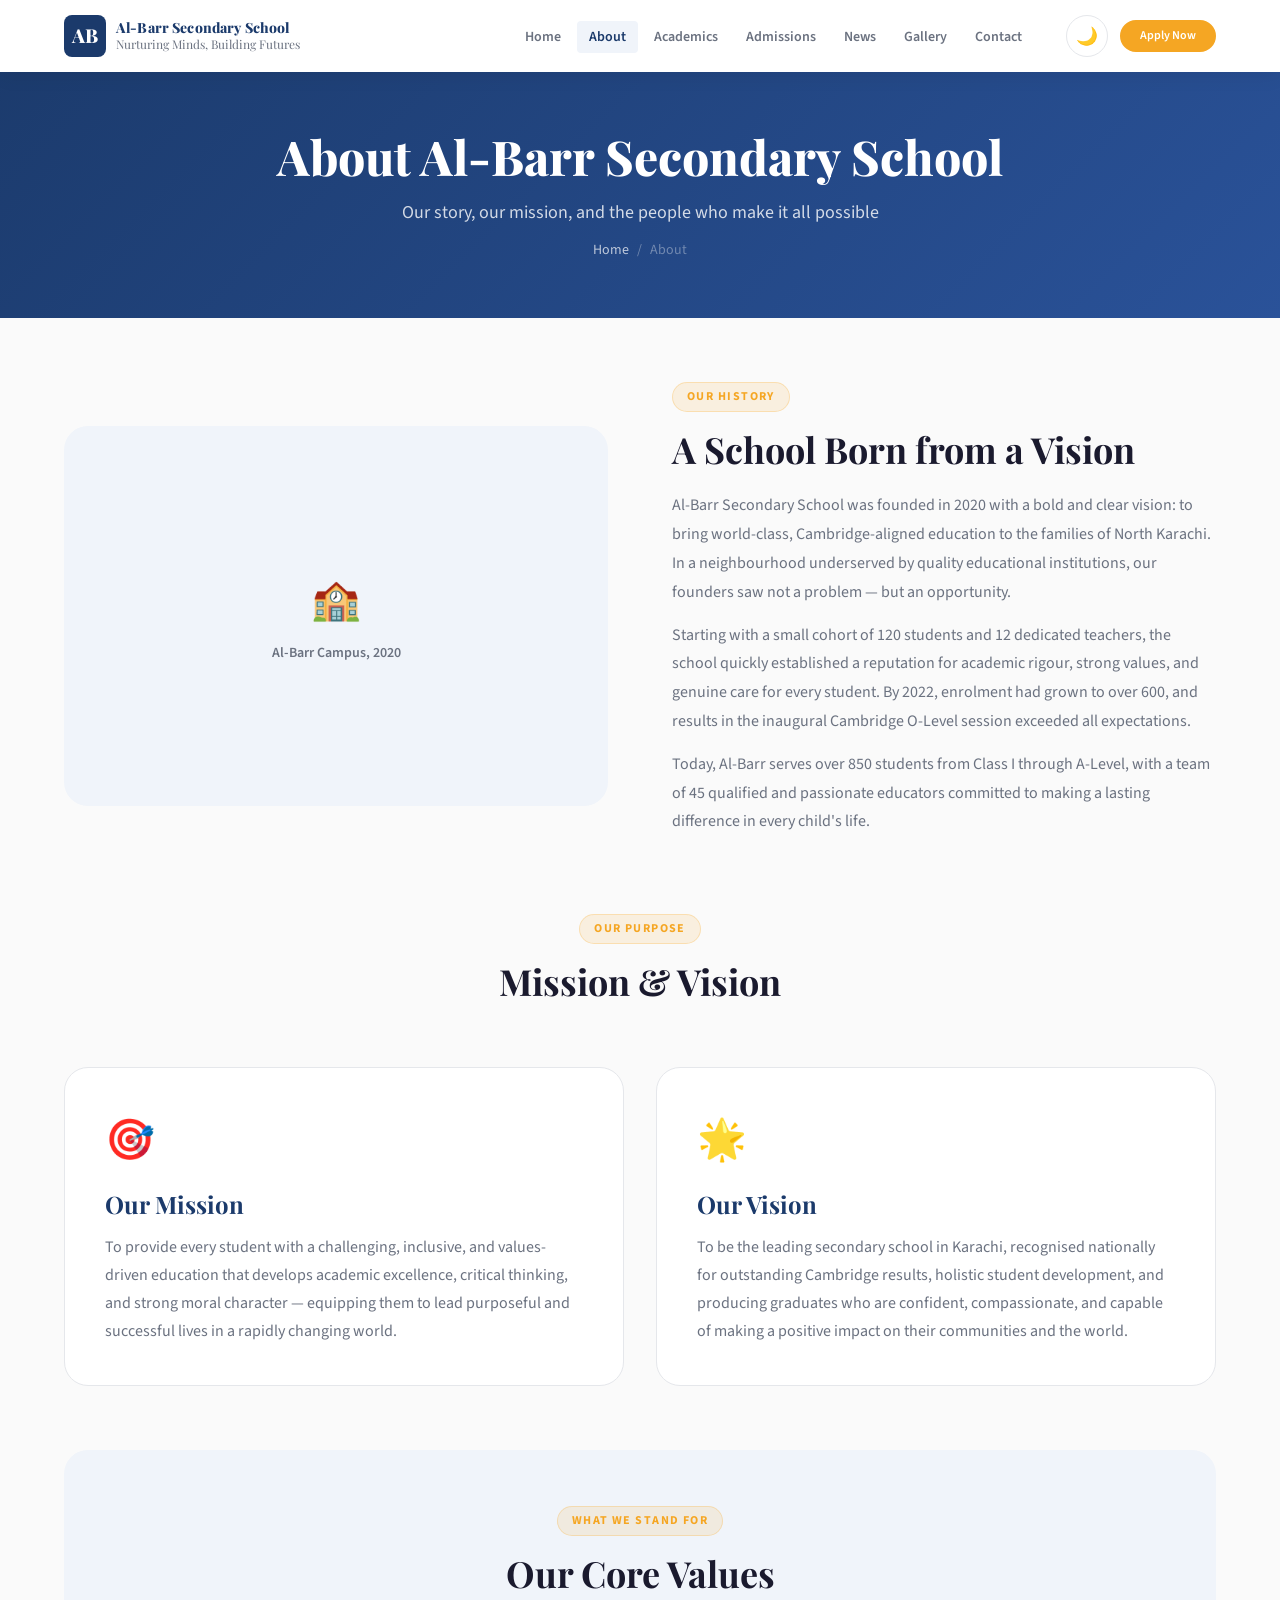
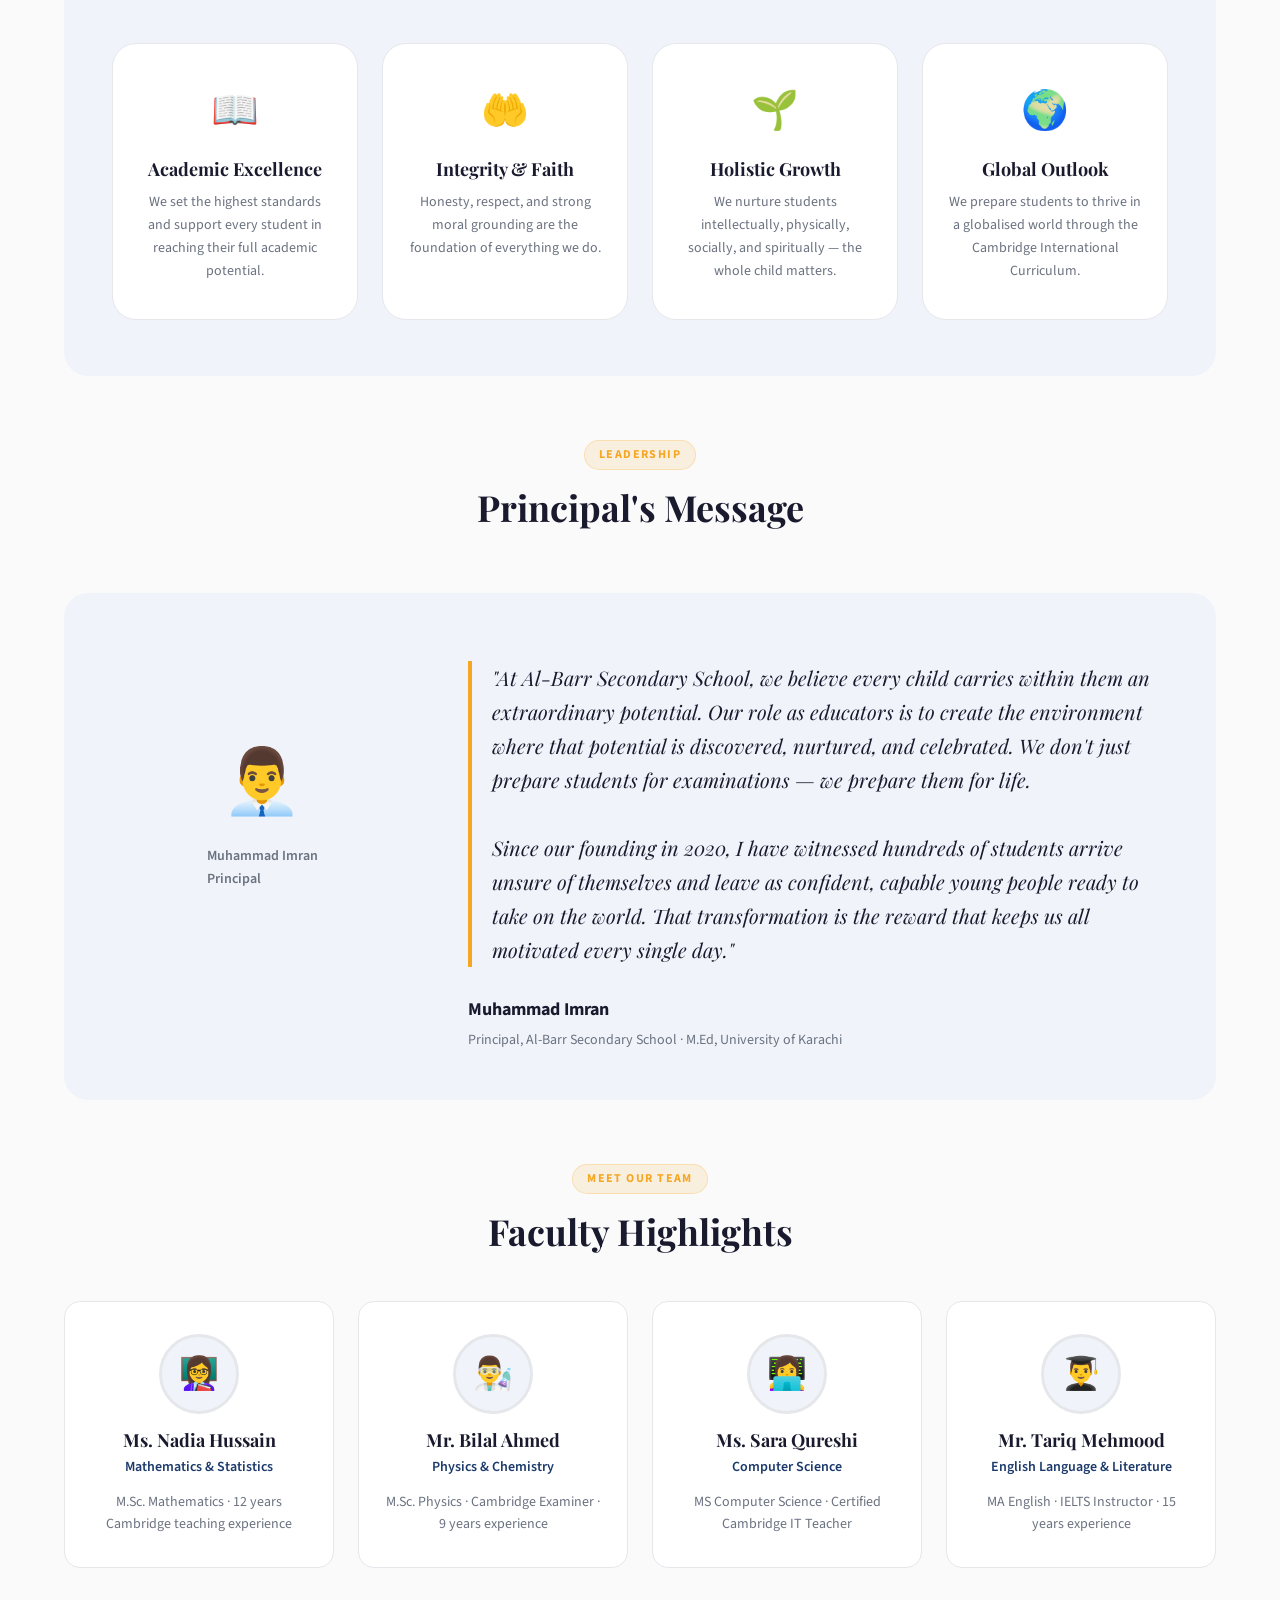
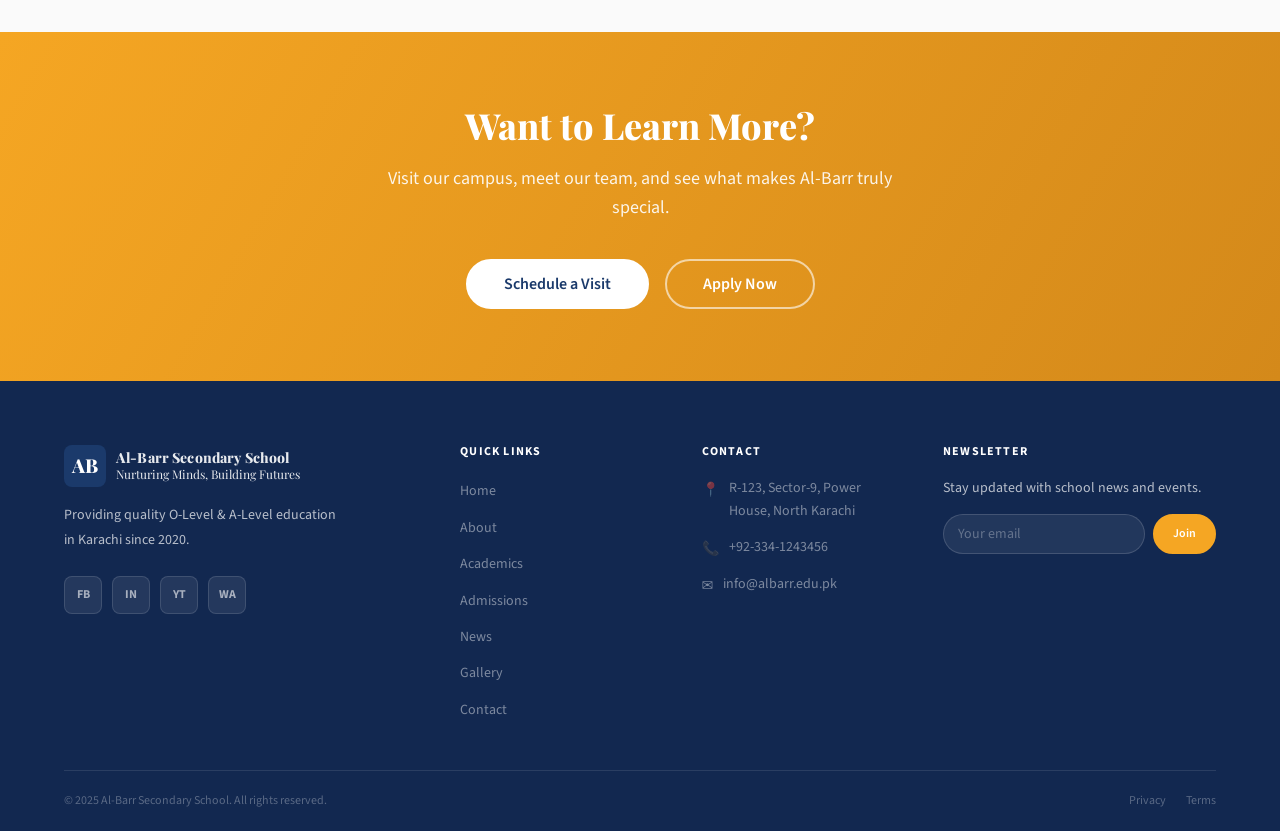
==== about.html @ 1c56df1c "Initial release: Al-Barr Secondary School website Full 7-page school website built per CLAUDE.md spe" ====
<!DOCTYPE html>
<html lang="en" data-theme="light">
<head>
  <meta charset="UTF-8" />
  <meta name="viewport" content="width=device-width, initial-scale=1.0" />
  <meta name="description" content="About Al-Barr Secondary School — our history, mission, vision, and the team behind our students' success." />
  <title>About Us | Al-Barr Secondary School</title>
  <link rel="stylesheet" href="css/main.css" />
  <link rel="stylesheet" href="css/components.css" />
  <style>
    .about-body { padding: var(--space-16) 0; }
    .story-grid { display:grid; grid-template-columns:1fr 1fr; gap:64px; align-items:center; margin-bottom:var(--space-16); }
    .story-img { height:380px; border-radius:var(--radius-xl); }
    .story-content h2 { margin-bottom:20px; }
    .story-content p { color:var(--color-text-muted); line-height:1.8; margin-bottom:14px; }
    .mv-grid { display:grid; grid-template-columns:1fr 1fr; gap:32px; margin:var(--space-16) 0; }
    .mv-card { background:var(--color-surface); border:1px solid var(--color-border); border-radius:var(--radius-xl); padding:40px; }
    .mv-card .mv-icon { font-size:2.5rem; margin-bottom:16px; }
    .mv-card h3 { font-size:var(--text-2xl); margin-bottom:14px; color:var(--color-primary); }
    .mv-card p { color:var(--color-text-muted); line-height:1.75; }
    .values-grid { display:grid; grid-template-columns:repeat(4,1fr); gap:24px; margin-top:48px; }
    .value-item { text-align:center; padding:36px 24px; background:var(--color-surface); border:1px solid var(--color-border); border-radius:var(--radius-xl); transition:all var(--transition); }
    .value-item:hover { transform:translateY(-4px); box-shadow:var(--shadow-md); border-color:var(--color-primary); }
    .value-icon { font-size:2.4rem; margin-bottom:16px; }
    .value-item h4 { font-size:var(--text-lg); margin-bottom:10px; }
    .value-item p { font-size:var(--text-sm); color:var(--color-text-muted); }
    .principal-full { display:grid; grid-template-columns:300px 1fr; gap:56px; align-items:start; background:var(--color-bg-alt); border-radius:var(--radius-xl); padding:48px; margin:var(--space-16) 0; }
    .principal-full .ph { height:340px; border-radius:var(--radius-xl); }
    .principal-full blockquote { font-family:var(--font-heading); font-size:var(--text-xl); font-style:italic; line-height:1.7; border-left:4px solid var(--color-secondary); padding-left:20px; margin:20px 0 28px; color:var(--color-text); }
    .faculty-grid { display:grid; grid-template-columns:repeat(4,1fr); gap:24px; margin-top:48px; }
    @media(max-width:900px) { .story-grid,.mv-grid,.principal-full { grid-template-columns:1fr; } .values-grid,.faculty-grid { grid-template-columns:repeat(2,1fr); } }
    @media(max-width:480px) { .values-grid,.faculty-grid { grid-template-columns:1fr; } }
  </style>
</head>
<body>
  <nav class="navbar solid" id="navbar">
    <div class="nav-inner">
      <a href="index.html" class="nav-logo">
        <div class="nav-logo-icon">AB</div>
        <div class="nav-logo-text"><strong>Al-Barr Secondary School</strong><span>Nurturing Minds, Building Futures</span></div>
      </a>
      <ul class="nav-links" id="navLinks">
        <li><a href="index.html">Home</a></li>
        <li><a href="about.html" class="active">About</a></li>
        <li><a href="academics.html">Academics</a></li>
        <li><a href="admissions.html">Admissions</a></li>
        <li><a href="news.html">News</a></li>
        <li><a href="gallery.html">Gallery</a></li>
        <li><a href="contact.html">Contact</a></li>
      </ul>
      <div class="nav-right">
        <button class="theme-toggle" id="themeToggle" title="Toggle Dark / Light Mode">🌙</button>
        <a href="admissions.html" class="btn btn-secondary btn-sm">Apply Now</a>
      </div>
      <button class="hamburger" id="hamburger"><span></span><span></span><span></span></button>
    </div>
  </nav>
  <div class="nav-drawer" id="navDrawer">
    <a href="index.html">Home</a><a href="about.html" class="active">About</a><a href="academics.html">Academics</a>
    <a href="admissions.html">Admissions</a><a href="news.html">News</a><a href="gallery.html">Gallery</a><a href="contact.html">Contact</a>
    <a href="admissions.html" class="btn btn-secondary">Apply Now</a>
  </div>

  <div class="page-hero">
    <div class="container">
      <h1>About Al-Barr Secondary School</h1>
      <p>Our story, our mission, and the people who make it all possible</p>
      <div class="breadcrumb"><a href="index.html">Home</a><span>/</span><span>About</span></div>
    </div>
  </div>

  <div class="about-body">
    <div class="container">
      <!-- History -->
      <div class="story-grid">
        <div class="ph story-img fade-up"><div class="ph-icon">🏫</div><span>Al-Barr Campus, 2020</span></div>
        <div class="story-content fade-up">
          <div class="label">Our History</div>
          <h2 class="section-title">A School Born from a Vision</h2>
          <p>Al-Barr Secondary School was founded in 2020 with a bold and clear vision: to bring world-class, Cambridge-aligned education to the families of North Karachi. In a neighbourhood underserved by quality educational institutions, our founders saw not a problem — but an opportunity.</p>
          <p>Starting with a small cohort of 120 students and 12 dedicated teachers, the school quickly established a reputation for academic rigour, strong values, and genuine care for every student. By 2022, enrolment had grown to over 600, and results in the inaugural Cambridge O-Level session exceeded all expectations.</p>
          <p>Today, Al-Barr serves over 850 students from Class I through A-Level, with a team of 45 qualified and passionate educators committed to making a lasting difference in every child's life.</p>
        </div>
      </div>

      <!-- Mission & Vision -->
      <div class="text-center fade-up"><div class="label">Our Purpose</div><h2 class="section-title">Mission &amp; Vision</h2></div>
      <div class="mv-grid">
        <div class="mv-card fade-up">
          <div class="mv-icon">🎯</div>
          <h3>Our Mission</h3>
          <p>To provide every student with a challenging, inclusive, and values-driven education that develops academic excellence, critical thinking, and strong moral character — equipping them to lead purposeful and successful lives in a rapidly changing world.</p>
        </div>
        <div class="mv-card fade-up">
          <div class="mv-icon">🌟</div>
          <h3>Our Vision</h3>
          <p>To be the leading secondary school in Karachi, recognised nationally for outstanding Cambridge results, holistic student development, and producing graduates who are confident, compassionate, and capable of making a positive impact on their communities and the world.</p>
        </div>
      </div>

      <!-- Core Values -->
      <div class="section-alt" style="border-radius:var(--radius-xl);padding:56px 48px;">
        <div class="text-center fade-up"><div class="label">What We Stand For</div><h2 class="section-title">Our Core Values</h2></div>
        <div class="values-grid">
          <div class="value-item fade-up"><div class="value-icon">📖</div><h4>Academic Excellence</h4><p>We set the highest standards and support every student in reaching their full academic potential.</p></div>
          <div class="value-item fade-up"><div class="value-icon">🤲</div><h4>Integrity &amp; Faith</h4><p>Honesty, respect, and strong moral grounding are the foundation of everything we do.</p></div>
          <div class="value-item fade-up"><div class="value-icon">🌱</div><h4>Holistic Growth</h4><p>We nurture students intellectually, physically, socially, and spiritually — the whole child matters.</p></div>
          <div class="value-item fade-up"><div class="value-icon">🌍</div><h4>Global Outlook</h4><p>We prepare students to thrive in a globalised world through the Cambridge International Curriculum.</p></div>
        </div>
      </div>

      <!-- Principal's Message -->
      <div id="principal" style="margin-top:var(--space-16);">
        <div class="text-center fade-up"><div class="label">Leadership</div><h2 class="section-title">Principal's Message</h2></div>
        <div class="principal-full fade-up">
          <div class="ph"><div class="ph-icon" style="font-size:4rem;">👨‍💼</div><span>Muhammad Imran<br/>Principal</span></div>
          <div>
            <blockquote>"At Al-Barr Secondary School, we believe every child carries within them an extraordinary potential. Our role as educators is to create the environment where that potential is discovered, nurtured, and celebrated. We don't just prepare students for examinations — we prepare them for life.<br/><br/>Since our founding in 2020, I have witnessed hundreds of students arrive unsure of themselves and leave as confident, capable young people ready to take on the world. That transformation is the reward that keeps us all motivated every single day."</blockquote>
            <strong style="font-size:var(--text-lg);">Muhammad Imran</strong>
            <p style="color:var(--color-text-muted);font-size:var(--text-sm);margin-top:4px;">Principal, Al-Barr Secondary School · M.Ed, University of Karachi</p>
          </div>
        </div>
      </div>

      <!-- Faculty -->
      <div style="margin-top:var(--space-16);">
        <div class="text-center fade-up"><div class="label">Meet Our Team</div><h2 class="section-title">Faculty Highlights</h2></div>
        <div class="faculty-grid">
          <div class="card teacher-card fade-up"><div class="teacher-avatar">👩‍🏫</div><h3>Ms. Nadia Hussain</h3><div class="subject">Mathematics &amp; Statistics</div><p>M.Sc. Mathematics · 12 years Cambridge teaching experience</p></div>
          <div class="card teacher-card fade-up"><div class="teacher-avatar">👨‍🔬</div><h3>Mr. Bilal Ahmed</h3><div class="subject">Physics &amp; Chemistry</div><p>M.Sc. Physics · Cambridge Examiner · 9 years experience</p></div>
          <div class="card teacher-card fade-up"><div class="teacher-avatar">👩‍💻</div><h3>Ms. Sara Qureshi</h3><div class="subject">Computer Science</div><p>MS Computer Science · Certified Cambridge IT Teacher</p></div>
          <div class="card teacher-card fade-up"><div class="teacher-avatar">👨‍🎓</div><h3>Mr. Tariq Mehmood</h3><div class="subject">English Language &amp; Literature</div><p>MA English · IELTS Instructor · 15 years experience</p></div>
        </div>
      </div>
    </div>
  </div>

  <div class="cta-section"><div class="container"><h2>Want to Learn More?</h2><p>Visit our campus, meet our team, and see what makes Al-Barr truly special.</p><div class="cta-btns"><a href="contact.html" class="btn btn-white btn-lg">Schedule a Visit</a><a href="admissions.html" class="btn btn-outline-white btn-lg">Apply Now</a></div></div></div>

  <footer class="footer"><div class="container"><div class="footer-grid"><div class="footer-brand"><a href="index.html" class="nav-logo"><div class="nav-logo-icon">AB</div><div class="nav-logo-text"><strong>Al-Barr Secondary School</strong><span>Nurturing Minds, Building Futures</span></div></a><p>Providing quality O-Level &amp; A-Level education in Karachi since 2020.</p><div class="social-row"><a href="#" class="social-btn">fb</a><a href="#" class="social-btn">in</a><a href="#" class="social-btn">yt</a><a href="#" class="social-btn">wa</a></div></div><div class="footer-col"><h4>Quick Links</h4><ul><li><a href="index.html">Home</a></li><li><a href="about.html">About</a></li><li><a href="academics.html">Academics</a></li><li><a href="admissions.html">Admissions</a></li><li><a href="news.html">News</a></li><li><a href="gallery.html">Gallery</a></li><li><a href="contact.html">Contact</a></li></ul></div><div class="footer-col"><h4>Contact</h4><div class="contact-line"><span>📍</span><span>R-123, Sector-9, Power House, North Karachi</span></div><div class="contact-line"><span>📞</span><span>+92-334-1243456</span></div><div class="contact-line"><span>✉️</span><span>info@albarr.edu.pk</span></div></div><div class="footer-col footer-newsletter"><h4>Newsletter</h4><p>Stay updated with school news and events.</p><div class="nl-form"><input type="email" placeholder="Your email" /><button class="btn btn-secondary btn-sm">Join</button></div></div></div><div class="footer-bottom"><p>&copy; 2025 Al-Barr Secondary School. All rights reserved.</p><div class="footer-legal"><a href="#">Privacy</a><a href="#">Terms</a></div></div></div></footer>
  <script src="js/main.js"></script>
</body>
</html>
---- css/main.css ----
/* ═══════════════════════════════════════════════════════
   AL-BARR SECONDARY SCHOOL — MAIN CSS
   Google Fonts: Playfair Display + Source Sans 3
   Palette: Navy #1B3A6B · Gold #F5A623 · Sky #2E86AB
═══════════════════════════════════════════════════════ */

@import url('https://fonts.googleapis.com/css2?family=Playfair+Display:wght@400;600;700;800&family=Source+Sans+3:wght@300;400;600;700&display=swap');

/* ── CSS Variables (Light Theme) ── */
:root {
  --color-primary:      #1B3A6B;
  --color-primary-dark: #122850;
  --color-primary-light:#2a5299;
  --color-secondary:    #F5A623;
  --color-secondary-dark:#d4891a;
  --color-accent:       #2E86AB;
  --color-bg:           #FAFAFA;
  --color-bg-alt:       #F0F4FA;
  --color-surface:      #FFFFFF;
  --color-text:         #1A1A2E;
  --color-text-muted:   #6B7280;
  --color-border:       #E5E7EB;
  --color-white:        #FFFFFF;

  --shadow-sm:  0 1px 3px rgba(0,0,0,0.08);
  --shadow-md:  0 4px 12px rgba(0,0,0,0.10);
  --shadow-lg:  0 8px 32px rgba(0,0,0,0.12);
  --shadow-xl:  0 20px 60px rgba(0,0,0,0.15);

  --radius-sm:   4px;
  --radius-md:   8px;
  --radius-lg:   16px;
  --radius-xl:   24px;
  --radius-full: 9999px;

  --font-heading: 'Playfair Display', Georgia, serif;
  --font-body:    'Source Sans 3', system-ui, sans-serif;

  --text-xs:   0.75rem;
  --text-sm:   0.875rem;
  --text-base: 1rem;
  --text-lg:   1.125rem;
  --text-xl:   1.25rem;
  --text-2xl:  1.5rem;
  --text-3xl:  1.875rem;
  --text-4xl:  2.25rem;
  --text-5xl:  3rem;

  --space-1:  0.25rem;
  --space-2:  0.5rem;
  --space-3:  0.75rem;
  --space-4:  1rem;
  --space-6:  1.5rem;
  --space-8:  2rem;
  --space-12: 3rem;
  --space-16: 4rem;
  --space-24: 6rem;

  --transition: 0.25s cubic-bezier(.4,0,.2,1);
  --navbar-h: 72px;
}

/* ── Dark Theme ── */
[data-theme="dark"] {
  --color-bg:        #0f1724;
  --color-bg-alt:    #162035;
  --color-surface:   #1e2d47;
  --color-text:      #e8edf5;
  --color-text-muted:#8fa3bf;
  --color-border:    #2a3f5f;
  --color-primary:   #3d6bb5;
  --color-primary-dark: #2a5299;
}

/* ── Reset ── */
*, *::before, *::after { box-sizing: border-box; margin: 0; padding: 0; }
html { scroll-behavior: smooth; font-size: 16px; }
body {
  font-family: var(--font-body);
  font-size: var(--text-base);
  color: var(--color-text);
  background-color: var(--color-bg);
  line-height: 1.65;
  overflow-x: hidden;
  transition: background-color var(--transition), color var(--transition);
}
img { max-width: 100%; display: block; }
a { text-decoration: none; color: inherit; }
ul { list-style: none; }
input, select, textarea, button { font-family: inherit; font-size: inherit; }
h1,h2,h3,h4,h5 { font-family: var(--font-heading); line-height: 1.2; }

/* ── Layout ── */
.container {
  max-width: 1200px;
  margin: 0 auto;
  padding: 0 24px;
}
.section { padding: var(--space-24) 0; }
.section-alt { background: var(--color-bg-alt); }

/* ── Section Labels ── */
.label {
  display: inline-block;
  font-size: var(--text-xs);
  font-weight: 700;
  letter-spacing: .12em;
  text-transform: uppercase;
  color: var(--color-secondary);
  background: rgba(245,166,35,.12);
  border: 1px solid rgba(245,166,35,.25);
  padding: 4px 14px;
  border-radius: var(--radius-full);
  margin-bottom: var(--space-4);
}
.section-title {
  font-size: clamp(var(--text-3xl), 4vw, var(--text-4xl));
  font-weight: 700;
  color: var(--color-text);
  margin-bottom: var(--space-4);
}
.section-sub {
  font-size: var(--text-lg);
  color: var(--color-text-muted);
  max-width: 580px;
  line-height: 1.7;
}
.text-center { text-align: center; }
.text-center .section-sub { margin: 0 auto; }

/* ── Buttons ── */
.btn {
  display: inline-flex;
  align-items: center;
  gap: 8px;
  padding: 12px 28px;
  border-radius: var(--radius-full);
  font-size: var(--text-sm);
  font-weight: 600;
  border: 2px solid transparent;
  cursor: pointer;
  transition: all var(--transition);
  white-space: nowrap;
  line-height: 1;
}
.btn-primary {
  background: var(--color-primary);
  color: var(--color-white);
  border-color: var(--color-primary);
}
.btn-primary:hover {
  background: var(--color-primary-dark);
  border-color: var(--color-primary-dark);
  transform: translateY(-2px);
  box-shadow: 0 8px 24px rgba(27,58,107,.35);
}
.btn-secondary {
  background: var(--color-secondary);
  color: var(--color-white);
  border-color: var(--color-secondary);
}
.btn-secondary:hover {
  background: var(--color-secondary-dark);
  border-color: var(--color-secondary-dark);
  transform: translateY(-2px);
  box-shadow: 0 8px 24px rgba(245,166,35,.35);
}
.btn-outline {
  background: transparent;
  color: var(--color-primary);
  border-color: var(--color-primary);
}
.btn-outline:hover {
  background: var(--color-primary);
  color: var(--color-white);
  transform: translateY(-2px);
}
.btn-outline-white {
  background: transparent;
  color: var(--color-white);
  border-color: rgba(255,255,255,.6);
}
.btn-outline-white:hover {
  background: rgba(255,255,255,.15);
}
.btn-white {
  background: var(--color-white);
  color: var(--color-primary);
  border-color: var(--color-white);
}
.btn-white:hover {
  background: var(--color-bg-alt);
  transform: translateY(-2px);
  box-shadow: 0 8px 24px rgba(0,0,0,.12);
}
.btn-sm { padding: 8px 18px; font-size: var(--text-xs); }
.btn-lg { padding: 15px 36px; font-size: var(--text-base); }
.btn-full { width: 100%; justify-content: center; }

/* ── Cards ── */
.card {
  background: var(--color-surface);
  border-radius: var(--radius-lg);
  border: 1px solid var(--color-border);
  overflow: hidden;
  transition: all var(--transition);
}
.card:hover {
  box-shadow: var(--shadow-lg);
  transform: translateY(-4px);
  border-color: rgba(27,58,107,.2);
}

/* ── Badges ── */
.badge {
  display: inline-block;
  font-size: var(--text-xs);
  font-weight: 700;
  letter-spacing: .05em;
  text-transform: uppercase;
  padding: 3px 10px;
  border-radius: var(--radius-full);
}
.badge-navy { background: rgba(27,58,107,.1); color: var(--color-primary); }
.badge-gold { background: rgba(245,166,35,.15); color: #a06b10; }
.badge-sky  { background: rgba(46,134,171,.12); color: var(--color-accent); }

/* ── Fade-in animation ── */
.fade-up {
  opacity: 0;
  transform: translateY(28px);
  transition: opacity .65s ease, transform .65s ease;
}
.fade-up.visible { opacity: 1; transform: translateY(0); }

/* ── Page header (inner pages) ── */
.page-hero {
  padding: calc(var(--navbar-h) + 56px) 0 56px;
  background: linear-gradient(135deg, var(--color-primary) 0%, var(--color-primary-light) 100%);
  text-align: center;
  color: var(--color-white);
}
.page-hero h1 {
  font-size: clamp(var(--text-3xl), 5vw, var(--text-5xl));
  font-weight: 800;
  margin-bottom: 12px;
}
.page-hero p { font-size: var(--text-lg); opacity: .8; }
.breadcrumb {
  display: flex;
  align-items: center;
  justify-content: center;
  gap: 8px;
  font-size: var(--text-sm);
  opacity: .7;
  margin-top: 12px;
}
.breadcrumb a:hover { opacity: 1; text-decoration: underline; }
.breadcrumb span { opacity: .5; }

/* ── Placeholder images ── */
.ph {
  background: var(--color-bg-alt);
  border-radius: var(--radius-md);
  display: flex;
  flex-direction: column;
  align-items: center;
  justify-content: center;
  gap: 8px;
  color: var(--color-text-muted);
  font-size: var(--text-sm);
  font-weight: 600;
}
.ph .ph-icon { font-size: 2.5rem; }

/* ── Dark mode transition ── */
* { transition: background-color var(--transition), border-color var(--transition), color var(--transition); }
/* Reset transition for specific elements to avoid jank */
.btn, a, .card, input, select, textarea { transition: all var(--transition); }
---- css/components.css ----
/* ═══════════════════════════════════════════════════════
   AL-BARR — COMPONENTS CSS
   Navbar · Footer · Cards · Forms · Theme Toggle
═══════════════════════════════════════════════════════ */

/* ══════════════════════════════════════
   NAVBAR
══════════════════════════════════════ */
.navbar {
  position: fixed;
  top: 0; left: 0; right: 0;
  z-index: 1000;
  height: var(--navbar-h);
  display: flex;
  align-items: center;
  transition: all var(--transition);
}
.navbar.transparent { background: transparent; }
.navbar.scrolled, .navbar.solid {
  background: var(--color-surface);
  box-shadow: 0 2px 20px rgba(0,0,0,.08);
}
.nav-inner {
  display: flex;
  align-items: center;
  gap: 32px;
  width: 100%;
  max-width: 1200px;
  margin: 0 auto;
  padding: 0 24px;
}
/* Logo */
.nav-logo {
  display: flex;
  align-items: center;
  gap: 10px;
  flex-shrink: 0;
}
.nav-logo-icon {
  width: 42px; height: 42px;
  background: var(--color-primary);
  border-radius: var(--radius-md);
  display: grid;
  place-items: center;
  font-family: var(--font-heading);
  font-weight: 800;
  font-size: 1.2rem;
  color: var(--color-white);
  flex-shrink: 0;
}
.nav-logo-text {
  font-family: var(--font-heading);
  line-height: 1.2;
}
.nav-logo-text strong {
  display: block;
  font-size: var(--text-sm);
  font-weight: 800;
  color: var(--color-primary);
  letter-spacing: .01em;
}
.nav-logo-text span {
  display: block;
  font-size: var(--text-xs);
  font-weight: 400;
  color: var(--color-text-muted);
}
.navbar.transparent .nav-logo-text strong,
.navbar.transparent .nav-logo-text span { color: rgba(255,255,255,.9); }

/* Nav links */
.nav-links {
  display: flex;
  align-items: center;
  gap: 4px;
  margin-left: auto;
}
.nav-links a {
  font-size: var(--text-sm);
  font-weight: 600;
  color: var(--color-text-muted);
  padding: 6px 12px;
  border-radius: var(--radius-sm);
  transition: all var(--transition);
}
.nav-links a:hover,
.nav-links a.active {
  color: var(--color-primary);
  background: var(--color-bg-alt);
}
.navbar.transparent .nav-links a { color: rgba(255,255,255,.8); }
.navbar.transparent .nav-links a:hover,
.navbar.transparent .nav-links a.active {
  color: var(--color-white);
  background: rgba(255,255,255,.12);
}

/* Nav right */
.nav-right {
  display: flex;
  align-items: center;
  gap: 12px;
}

/* Theme toggle */
.theme-toggle {
  width: 42px; height: 42px;
  border-radius: 50%;
  border: 1.5px solid var(--color-border);
  background: var(--color-surface);
  cursor: pointer;
  display: grid;
  place-items: center;
  font-size: 1.1rem;
  transition: all var(--transition);
  flex-shrink: 0;
}
.theme-toggle:hover {
  border-color: var(--color-primary);
  background: var(--color-bg-alt);
  transform: rotate(20deg);
}
.navbar.transparent .theme-toggle {
  border-color: rgba(255,255,255,.3);
  background: rgba(255,255,255,.1);
  color: var(--color-white);
}

/* Hamburger */
.hamburger {
  display: none;
  flex-direction: column;
  gap: 5px;
  background: none;
  border: none;
  cursor: pointer;
  padding: 6px;
}
.hamburger span {
  display: block;
  width: 24px; height: 2px;
  background: var(--color-text);
  border-radius: 2px;
  transition: all var(--transition);
}
.navbar.transparent .hamburger span { background: var(--color-white); }
.hamburger.open span:nth-child(1) { transform: translateY(7px) rotate(45deg); }
.hamburger.open span:nth-child(2) { opacity: 0; }
.hamburger.open span:nth-child(3) { transform: translateY(-7px) rotate(-45deg); }

/* Mobile drawer */
.nav-drawer {
  display: none;
  position: fixed;
  top: var(--navbar-h);
  left: 0; right: 0;
  background: var(--color-surface);
  border-top: 1px solid var(--color-border);
  padding: 20px 24px 32px;
  flex-direction: column;
  gap: 4px;
  box-shadow: var(--shadow-lg);
  z-index: 999;
}
.nav-drawer.open { display: flex; }
.nav-drawer a {
  font-size: var(--text-base);
  font-weight: 600;
  color: var(--color-text);
  padding: 10px 12px;
  border-radius: var(--radius-md);
  transition: all var(--transition);
}
.nav-drawer a:hover, .nav-drawer a.active {
  background: var(--color-bg-alt);
  color: var(--color-primary);
}
.nav-drawer .btn { margin-top: 12px; text-align: center; justify-content: center; }

/* ══════════════════════════════════════
   FOOTER
══════════════════════════════════════ */
.footer {
  background: var(--color-primary-dark, #122850);
  color: rgba(255,255,255,.7);
  padding-top: var(--space-16);
}
[data-theme="dark"] .footer { background: #080f1a; }
.footer-grid {
  display: grid;
  grid-template-columns: 1.8fr 1fr 1fr 1.4fr;
  gap: 48px;
  padding-bottom: var(--space-12);
  border-bottom: 1px solid rgba(255,255,255,.1);
}
.footer-brand .nav-logo-text strong,
.footer-brand .nav-logo-text span { color: rgba(255,255,255,.9); }
.footer-brand p {
  font-size: var(--text-sm);
  line-height: 1.75;
  margin: 16px 0 24px;
  max-width: 280px;
}
.social-row { display: flex; gap: 10px; }
.social-btn {
  width: 38px; height: 38px;
  border-radius: var(--radius-md);
  background: rgba(255,255,255,.08);
  border: 1px solid rgba(255,255,255,.12);
  display: grid;
  place-items: center;
  color: rgba(255,255,255,.6);
  font-size: var(--text-xs);
  font-weight: 700;
  text-transform: uppercase;
  transition: all var(--transition);
}
.social-btn:hover {
  background: var(--color-secondary);
  border-color: var(--color-secondary);
  color: var(--color-white);
  transform: translateY(-2px);
}
.footer-col h4 {
  font-family: var(--font-body);
  font-size: var(--text-xs);
  font-weight: 700;
  letter-spacing: .1em;
  text-transform: uppercase;
  color: var(--color-white);
  margin-bottom: 18px;
}
.footer-col ul { display: flex; flex-direction: column; gap: 10px; }
.footer-col ul a {
  font-size: var(--text-sm);
  color: rgba(255,255,255,.45);
  transition: color var(--transition);
}
.footer-col ul a:hover { color: var(--color-secondary); }
.footer-col .contact-line {
  display: flex;
  gap: 10px;
  align-items: flex-start;
  font-size: var(--text-sm);
  color: rgba(255,255,255,.45);
  margin-bottom: 12px;
}
.footer-col .contact-line span:first-child { flex-shrink: 0; margin-top: 2px; }
.footer-newsletter p {
  font-size: var(--text-sm);
  line-height: 1.65;
  margin-bottom: 14px;
}
.nl-form { display: flex; gap: 8px; }
.nl-form input {
  flex: 1;
  padding: 9px 14px;
  border-radius: var(--radius-full);
  border: 1.5px solid rgba(255,255,255,.15);
  background: rgba(255,255,255,.07);
  color: var(--color-white);
  font-size: var(--text-sm);
  outline: none;
}
.nl-form input::placeholder { color: rgba(255,255,255,.3); }
.nl-form input:focus { border-color: var(--color-secondary); }
.nl-form .btn { padding: 9px 18px; font-size: var(--text-xs); }
.footer-bottom {
  display: flex;
  align-items: center;
  justify-content: space-between;
  flex-wrap: wrap;
  gap: 12px;
  padding: 20px 0;
}
.footer-bottom p { font-size: var(--text-xs); color: rgba(255,255,255,.3); }
.footer-legal { display: flex; gap: 20px; }
.footer-legal a {
  font-size: var(--text-xs);
  color: rgba(255,255,255,.3);
  transition: color var(--transition);
}
.footer-legal a:hover { color: var(--color-secondary); }

/* ══════════════════════════════════════
   NEWS CARD
══════════════════════════════════════ */
.news-card { display: flex; flex-direction: column; }
.news-card-img {
  height: 200px;
  overflow: hidden;
  flex-shrink: 0;
}
.news-card-img .ph { height: 100%; border-radius: 0; }
.news-card-body { padding: 24px; flex: 1; display: flex; flex-direction: column; }
.news-card-meta {
  display: flex;
  align-items: center;
  gap: 10px;
  margin-bottom: 10px;
  flex-wrap: wrap;
}
.news-card-date { font-size: var(--text-xs); color: var(--color-text-muted); }
.news-card-body h3 {
  font-size: var(--text-xl);
  font-weight: 700;
  margin-bottom: 8px;
  line-height: 1.3;
}
.news-card-body p {
  font-size: var(--text-sm);
  color: var(--color-text-muted);
  line-height: 1.65;
  flex: 1;
  margin-bottom: 16px;
}
.news-card-link {
  font-size: var(--text-sm);
  font-weight: 600;
  color: var(--color-primary);
  transition: gap var(--transition), letter-spacing var(--transition);
}
.news-card-link:hover { letter-spacing: .03em; }

/* ══════════════════════════════════════
   PROGRAM CARD
══════════════════════════════════════ */
.program-card {
  background: var(--color-surface);
  border: 1px solid var(--color-border);
  border-radius: var(--radius-lg);
  padding: 32px;
  transition: all var(--transition);
}
.program-card:hover {
  border-color: var(--color-primary);
  box-shadow: var(--shadow-lg);
  transform: translateY(-4px);
}
.program-card-icon {
  width: 56px; height: 56px;
  border-radius: var(--radius-md);
  background: rgba(27,58,107,.1);
  display: grid;
  place-items: center;
  font-size: 1.6rem;
  margin-bottom: 20px;
}
.program-card h3 {
  font-size: var(--text-xl);
  font-weight: 700;
  margin-bottom: 8px;
}
.program-card p {
  font-size: var(--text-sm);
  color: var(--color-text-muted);
  line-height: 1.65;
}

/* ══════════════════════════════════════
   TEACHER CARD
══════════════════════════════════════ */
.teacher-card { text-align: center; padding: 32px 24px; }
.teacher-avatar {
  width: 80px; height: 80px;
  border-radius: 50%;
  background: var(--color-bg-alt);
  display: grid;
  place-items: center;
  font-size: 2rem;
  margin: 0 auto 16px;
  border: 3px solid var(--color-border);
}
.teacher-card h3 { font-size: var(--text-lg); font-weight: 700; margin-bottom: 4px; }
.teacher-card .subject {
  font-size: var(--text-sm);
  color: var(--color-primary);
  font-weight: 600;
  margin-bottom: 12px;
}
.teacher-card p {
  font-size: var(--text-sm);
  color: var(--color-text-muted);
  line-height: 1.6;
}

/* ══════════════════════════════════════
   FORMS
══════════════════════════════════════ */
.form-group { margin-bottom: 20px; }
.form-group label {
  display: block;
  font-size: var(--text-sm);
  font-weight: 600;
  color: var(--color-text);
  margin-bottom: 6px;
}
.form-group input,
.form-group select,
.form-group textarea {
  width: 100%;
  padding: 11px 16px;
  border: 1.5px solid var(--color-border);
  border-radius: var(--radius-md);
  background: var(--color-surface);
  color: var(--color-text);
  font-size: var(--text-sm);
  outline: none;
  transition: border-color var(--transition), box-shadow var(--transition);
}
.form-group input:focus,
.form-group select:focus,
.form-group textarea:focus {
  border-color: var(--color-primary);
  box-shadow: 0 0 0 3px rgba(27,58,107,.1);
}
.form-group input.error,
.form-group select.error,
.form-group textarea.error { border-color: #e53e3e; }
.form-error {
  display: none;
  font-size: var(--text-xs);
  color: #e53e3e;
  margin-top: 4px;
}
.form-error.show { display: block; }
.form-group textarea { resize: vertical; min-height: 120px; }
.form-row { display: grid; grid-template-columns: 1fr 1fr; gap: 16px; }
.form-note {
  font-size: var(--text-xs);
  color: var(--color-text-muted);
  text-align: center;
  margin-top: 12px;
}

/* ══════════════════════════════════════
   STATS BAR
══════════════════════════════════════ */
.stats-bar {
  background: var(--color-primary);
  padding: 40px 0;
}
.stats-bar-grid {
  display: grid;
  grid-template-columns: repeat(4, 1fr);
  divide-x: 1px solid rgba(255,255,255,.15);
}
.stat-item {
  text-align: center;
  padding: 16px;
  border-right: 1px solid rgba(255,255,255,.15);
}
.stat-item:last-child { border-right: none; }
.stat-num {
  font-family: var(--font-heading);
  font-size: clamp(var(--text-3xl), 4vw, var(--text-4xl));
  font-weight: 800;
  color: var(--color-white);
  line-height: 1;
  margin-bottom: 6px;
}
.stat-num em { color: var(--color-secondary); font-style: normal; }
.stat-lbl {
  font-size: var(--text-xs);
  color: rgba(255,255,255,.6);
  text-transform: uppercase;
  letter-spacing: .08em;
  font-weight: 600;
}

/* ══════════════════════════════════════
   GALLERY GRID
══════════════════════════════════════ */
.gallery-grid {
  display: grid;
  grid-template-columns: repeat(3, 1fr);
  gap: 16px;
}
.gallery-item {
  position: relative;
  border-radius: var(--radius-lg);
  overflow: hidden;
  cursor: pointer;
  aspect-ratio: 4/3;
  background: var(--color-bg-alt);
}
.gallery-item .ph { height: 100%; border-radius: 0; }
.gallery-overlay {
  position: absolute;
  inset: 0;
  background: rgba(27,58,107,.6);
  display: flex;
  align-items: center;
  justify-content: center;
  opacity: 0;
  transition: opacity var(--transition);
  font-size: 2rem;
  color: var(--color-white);
}
.gallery-item:hover .gallery-overlay { opacity: 1; }

/* ══════════════════════════════════════
   LIGHTBOX
══════════════════════════════════════ */
.lightbox {
  display: none;
  position: fixed;
  inset: 0;
  background: rgba(0,0,0,.9);
  z-index: 2000;
  align-items: center;
  justify-content: center;
  padding: 40px;
}
.lightbox.open { display: flex; }
.lightbox-content {
  position: relative;
  max-width: 800px;
  width: 100%;
  background: var(--color-surface);
  border-radius: var(--radius-xl);
  overflow: hidden;
}
.lightbox-img { width: 100%; min-height: 400px; }
.lightbox-close {
  position: absolute;
  top: 16px; right: 16px;
  width: 40px; height: 40px;
  background: rgba(0,0,0,.5);
  border: none;
  border-radius: 50%;
  color: var(--color-white);
  font-size: 1.2rem;
  cursor: pointer;
  display: grid;
  place-items: center;
  transition: background var(--transition);
}
.lightbox-close:hover { background: rgba(0,0,0,.8); }
.lightbox-caption {
  padding: 20px 24px;
  font-weight: 600;
  font-size: var(--text-base);
}

/* ══════════════════════════════════════
   TESTIMONIALS
══════════════════════════════════════ */
.testimonial-card {
  background: var(--color-surface);
  border: 1px solid var(--color-border);
  border-radius: var(--radius-xl);
  padding: 36px;
  position: relative;
}
.testimonial-card::before {
  content: '"';
  font-family: var(--font-heading);
  font-size: 5rem;
  line-height: .7;
  color: var(--color-primary);
  opacity: .12;
  position: absolute;
  top: 20px; left: 28px;
}
.testimonial-card p {
  font-size: var(--text-base);
  color: var(--color-text-muted);
  line-height: 1.75;
  font-style: italic;
  margin-bottom: 24px;
  position: relative;
}
.testimonial-author { display: flex; align-items: center; gap: 12px; }
.t-avatar {
  width: 44px; height: 44px;
  border-radius: 50%;
  background: var(--color-primary);
  color: var(--color-white);
  display: grid;
  place-items: center;
  font-weight: 700;
  font-size: var(--text-base);
  flex-shrink: 0;
}
.testimonial-author strong { display: block; font-size: var(--text-sm); font-weight: 700; }
.testimonial-author span { font-size: var(--text-xs); color: var(--color-text-muted); }

/* ══════════════════════════════════════
   CTA SECTION
══════════════════════════════════════ */
.cta-section {
  background: linear-gradient(120deg, var(--color-secondary) 0%, #d4891a 100%);
  padding: 72px 0;
  text-align: center;
  color: var(--color-white);
}
.cta-section h2 {
  font-size: clamp(var(--text-2xl), 4vw, var(--text-4xl));
  font-weight: 800;
  margin-bottom: 16px;
}
.cta-section p { font-size: var(--text-lg); opacity: .9; max-width: 520px; margin: 0 auto 36px; }
.cta-btns { display: flex; gap: 16px; justify-content: center; flex-wrap: wrap; }

/* ══════════════════════════════════════
   RESPONSIVE
══════════════════════════════════════ */
@media (max-width: 1024px) {
  .footer-grid { grid-template-columns: 1fr 1fr; gap: 36px; }
  .stats-bar-grid { grid-template-columns: repeat(2, 1fr); }
  .stat-item:nth-child(2) { border-right: none; }
  .stat-item:nth-child(3) { border-right: 1px solid rgba(255,255,255,.15); }
  .stat-item:nth-child(3),
  .stat-item:nth-child(4) { border-top: 1px solid rgba(255,255,255,.1); padding-top: 24px; }
}
@media (max-width: 768px) {
  .nav-links, .nav-right .btn { display: none; }
  .hamburger { display: flex; }
  .footer-grid { grid-template-columns: 1fr; }
  .gallery-grid { grid-template-columns: repeat(2, 1fr); }
  .form-row { grid-template-columns: 1fr; }
}
@media (max-width: 480px) {
  .gallery-grid { grid-template-columns: 1fr; }
  .stats-bar-grid { grid-template-columns: repeat(2, 1fr); }
  .cta-btns { flex-direction: column; align-items: center; }
}
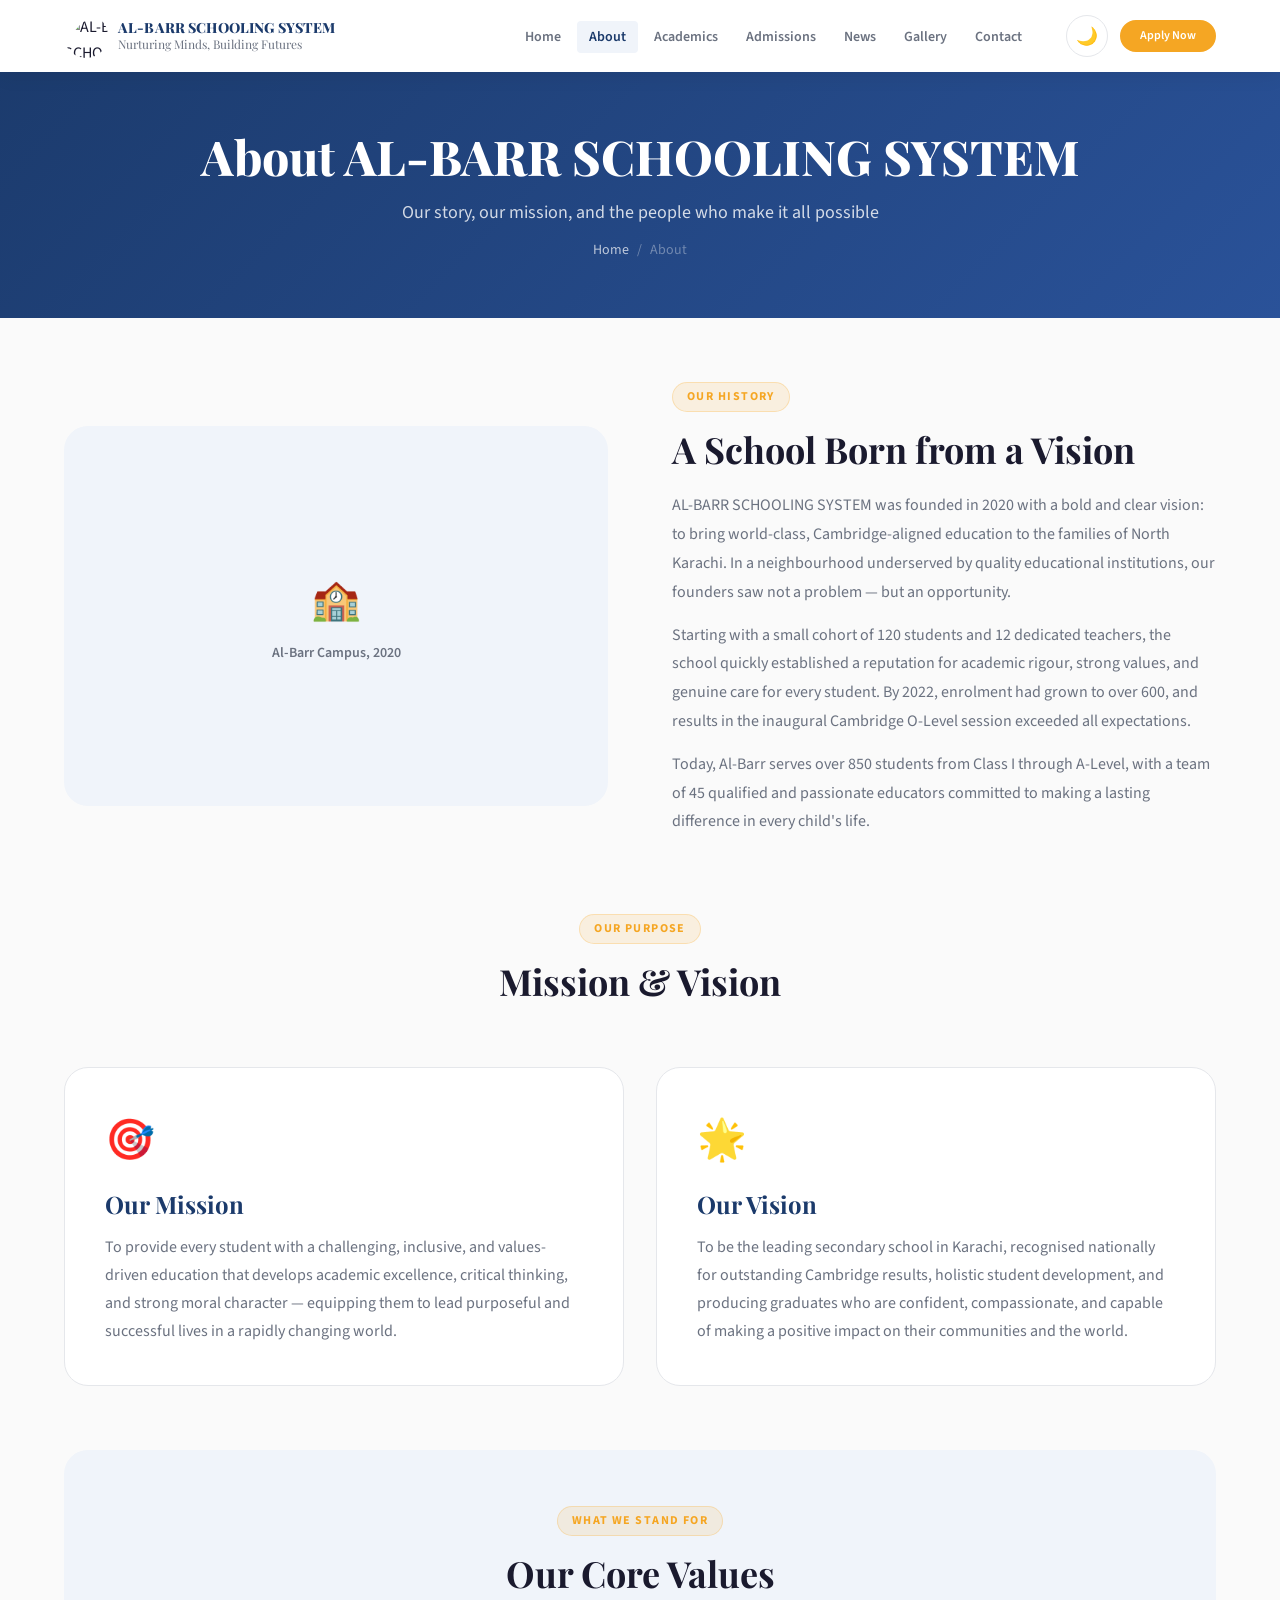
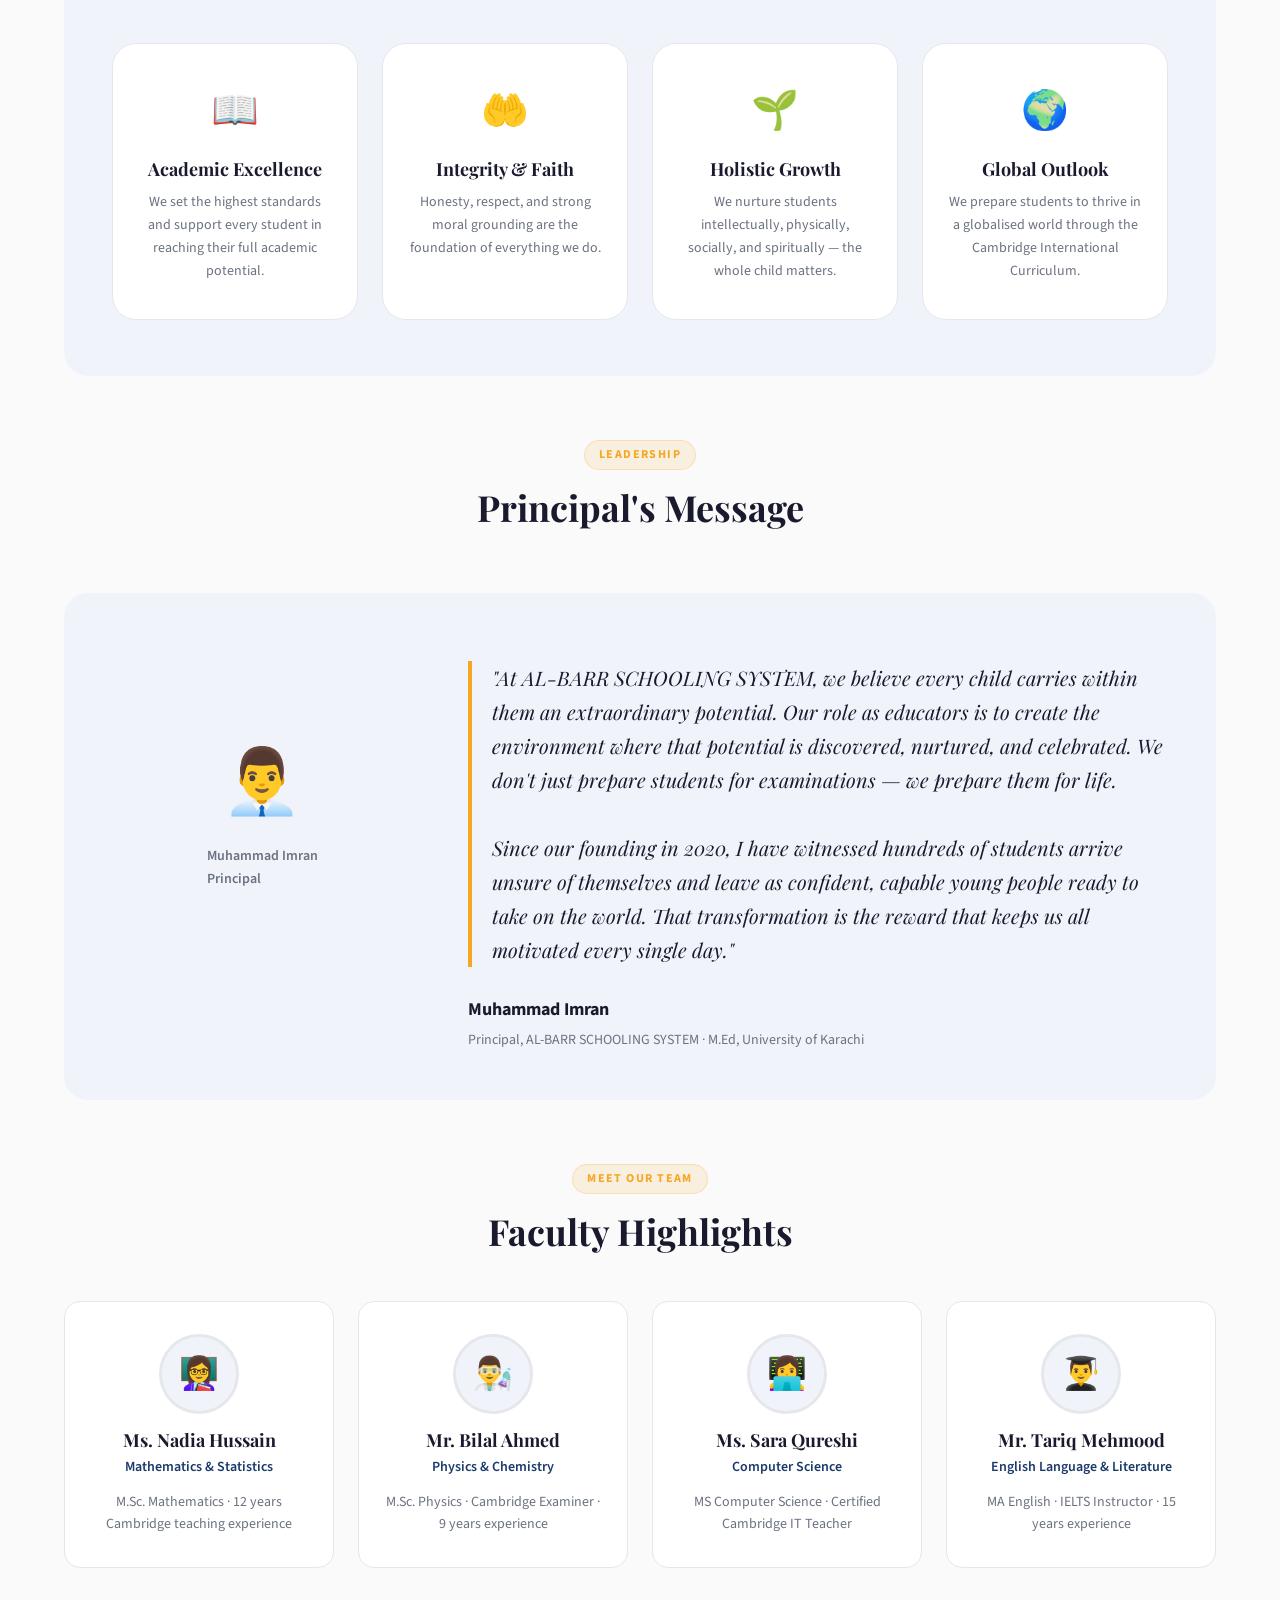
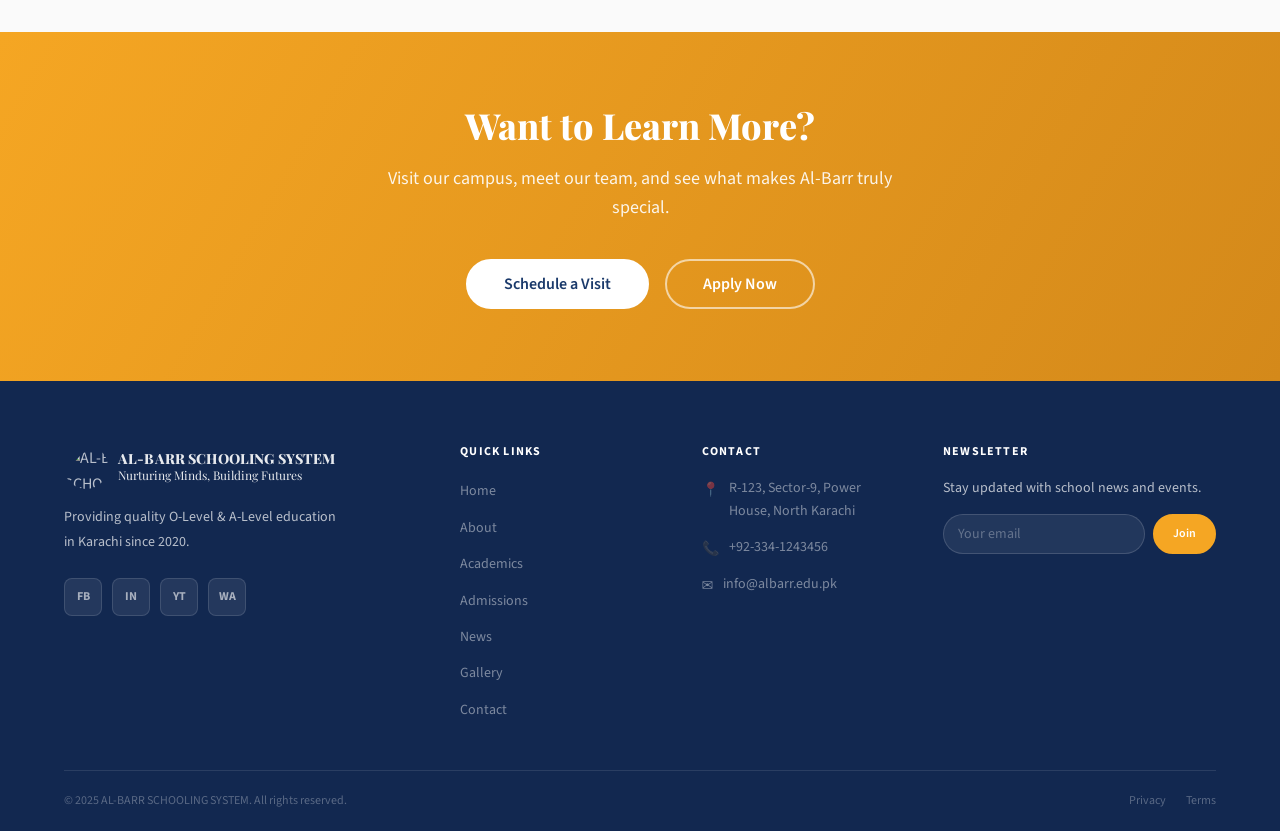
==== commit 512f7e85: "Rename school, update logo slot, add Serene Blue shader - Rename 'Al-Barr Secondary School' → 'AL-BA" ====
--- a/about.html
+++ b/about.html
@@ -1,10 +1,10 @@
-<!DOCTYPE html>
+﻿<!DOCTYPE html>
 <html lang="en" data-theme="light">
 <head>
   <meta charset="UTF-8" />
   <meta name="viewport" content="width=device-width, initial-scale=1.0" />
-  <meta name="description" content="About Al-Barr Secondary School — our history, mission, vision, and the team behind our students' success." />
-  <title>About Us | Al-Barr Secondary School</title>
+  <meta name="description" content="About AL-BARR SCHOOLING SYSTEM — our history, mission, vision, and the team behind our students' success." />
+  <title>About Us | AL-BARR SCHOOLING SYSTEM</title>
   <link rel="stylesheet" href="css/main.css" />
   <link rel="stylesheet" href="css/components.css" />
   <style>
@@ -36,8 +36,8 @@
   <nav class="navbar solid" id="navbar">
     <div class="nav-inner">
       <a href="index.html" class="nav-logo">
-        <div class="nav-logo-icon">AB</div>
-        <div class="nav-logo-text"><strong>Al-Barr Secondary School</strong><span>Nurturing Minds, Building Futures</span></div>
+        <div class="nav-logo-icon"><img src="assets/logo.png" alt="AL-BARR SCHOOLING SYSTEM Logo"></div>
+        <div class="nav-logo-text"><strong>AL-BARR SCHOOLING SYSTEM</strong><span>Nurturing Minds, Building Futures</span></div>
       </a>
       <ul class="nav-links" id="navLinks">
         <li><a href="index.html">Home</a></li>
@@ -63,7 +63,7 @@
 
   <div class="page-hero">
     <div class="container">
-      <h1>About Al-Barr Secondary School</h1>
+      <h1>About AL-BARR SCHOOLING SYSTEM</h1>
       <p>Our story, our mission, and the people who make it all possible</p>
       <div class="breadcrumb"><a href="index.html">Home</a><span>/</span><span>About</span></div>
     </div>
@@ -77,7 +77,7 @@
         <div class="story-content fade-up">
           <div class="label">Our History</div>
           <h2 class="section-title">A School Born from a Vision</h2>
-          <p>Al-Barr Secondary School was founded in 2020 with a bold and clear vision: to bring world-class, Cambridge-aligned education to the families of North Karachi. In a neighbourhood underserved by quality educational institutions, our founders saw not a problem — but an opportunity.</p>
+          <p>AL-BARR SCHOOLING SYSTEM was founded in 2020 with a bold and clear vision: to bring world-class, Cambridge-aligned education to the families of North Karachi. In a neighbourhood underserved by quality educational institutions, our founders saw not a problem — but an opportunity.</p>
           <p>Starting with a small cohort of 120 students and 12 dedicated teachers, the school quickly established a reputation for academic rigour, strong values, and genuine care for every student. By 2022, enrolment had grown to over 600, and results in the inaugural Cambridge O-Level session exceeded all expectations.</p>
           <p>Today, Al-Barr serves over 850 students from Class I through A-Level, with a team of 45 qualified and passionate educators committed to making a lasting difference in every child's life.</p>
         </div>
@@ -115,9 +115,9 @@
         <div class="principal-full fade-up">
           <div class="ph"><div class="ph-icon" style="font-size:4rem;">👨‍💼</div><span>Muhammad Imran<br/>Principal</span></div>
           <div>
-            <blockquote>"At Al-Barr Secondary School, we believe every child carries within them an extraordinary potential. Our role as educators is to create the environment where that potential is discovered, nurtured, and celebrated. We don't just prepare students for examinations — we prepare them for life.<br/><br/>Since our founding in 2020, I have witnessed hundreds of students arrive unsure of themselves and leave as confident, capable young people ready to take on the world. That transformation is the reward that keeps us all motivated every single day."</blockquote>
+            <blockquote>"At AL-BARR SCHOOLING SYSTEM, we believe every child carries within them an extraordinary potential. Our role as educators is to create the environment where that potential is discovered, nurtured, and celebrated. We don't just prepare students for examinations — we prepare them for life.<br/><br/>Since our founding in 2020, I have witnessed hundreds of students arrive unsure of themselves and leave as confident, capable young people ready to take on the world. That transformation is the reward that keeps us all motivated every single day."</blockquote>
             <strong style="font-size:var(--text-lg);">Muhammad Imran</strong>
-            <p style="color:var(--color-text-muted);font-size:var(--text-sm);margin-top:4px;">Principal, Al-Barr Secondary School · M.Ed, University of Karachi</p>
+            <p style="color:var(--color-text-muted);font-size:var(--text-sm);margin-top:4px;">Principal, AL-BARR SCHOOLING SYSTEM · M.Ed, University of Karachi</p>
           </div>
         </div>
       </div>
@@ -137,7 +137,7 @@
 
   <div class="cta-section"><div class="container"><h2>Want to Learn More?</h2><p>Visit our campus, meet our team, and see what makes Al-Barr truly special.</p><div class="cta-btns"><a href="contact.html" class="btn btn-white btn-lg">Schedule a Visit</a><a href="admissions.html" class="btn btn-outline-white btn-lg">Apply Now</a></div></div></div>
 
-  <footer class="footer"><div class="container"><div class="footer-grid"><div class="footer-brand"><a href="index.html" class="nav-logo"><div class="nav-logo-icon">AB</div><div class="nav-logo-text"><strong>Al-Barr Secondary School</strong><span>Nurturing Minds, Building Futures</span></div></a><p>Providing quality O-Level &amp; A-Level education in Karachi since 2020.</p><div class="social-row"><a href="#" class="social-btn">fb</a><a href="#" class="social-btn">in</a><a href="#" class="social-btn">yt</a><a href="#" class="social-btn">wa</a></div></div><div class="footer-col"><h4>Quick Links</h4><ul><li><a href="index.html">Home</a></li><li><a href="about.html">About</a></li><li><a href="academics.html">Academics</a></li><li><a href="admissions.html">Admissions</a></li><li><a href="news.html">News</a></li><li><a href="gallery.html">Gallery</a></li><li><a href="contact.html">Contact</a></li></ul></div><div class="footer-col"><h4>Contact</h4><div class="contact-line"><span>📍</span><span>R-123, Sector-9, Power House, North Karachi</span></div><div class="contact-line"><span>📞</span><span>+92-334-1243456</span></div><div class="contact-line"><span>✉️</span><span>info@albarr.edu.pk</span></div></div><div class="footer-col footer-newsletter"><h4>Newsletter</h4><p>Stay updated with school news and events.</p><div class="nl-form"><input type="email" placeholder="Your email" /><button class="btn btn-secondary btn-sm">Join</button></div></div></div><div class="footer-bottom"><p>&copy; 2025 Al-Barr Secondary School. All rights reserved.</p><div class="footer-legal"><a href="#">Privacy</a><a href="#">Terms</a></div></div></div></footer>
+  <footer class="footer"><div class="container"><div class="footer-grid"><div class="footer-brand"><a href="index.html" class="nav-logo"><div class="nav-logo-icon"><img src="assets/logo.png" alt="AL-BARR SCHOOLING SYSTEM Logo"></div><div class="nav-logo-text"><strong>AL-BARR SCHOOLING SYSTEM</strong><span>Nurturing Minds, Building Futures</span></div></a><p>Providing quality O-Level &amp; A-Level education in Karachi since 2020.</p><div class="social-row"><a href="#" class="social-btn">fb</a><a href="#" class="social-btn">in</a><a href="#" class="social-btn">yt</a><a href="#" class="social-btn">wa</a></div></div><div class="footer-col"><h4>Quick Links</h4><ul><li><a href="index.html">Home</a></li><li><a href="about.html">About</a></li><li><a href="academics.html">Academics</a></li><li><a href="admissions.html">Admissions</a></li><li><a href="news.html">News</a></li><li><a href="gallery.html">Gallery</a></li><li><a href="contact.html">Contact</a></li></ul></div><div class="footer-col"><h4>Contact</h4><div class="contact-line"><span>📍</span><span>R-123, Sector-9, Power House, North Karachi</span></div><div class="contact-line"><span>📞</span><span>+92-334-1243456</span></div><div class="contact-line"><span>✉️</span><span>info@albarr.edu.pk</span></div></div><div class="footer-col footer-newsletter"><h4>Newsletter</h4><p>Stay updated with school news and events.</p><div class="nl-form"><input type="email" placeholder="Your email" /><button class="btn btn-secondary btn-sm">Join</button></div></div></div><div class="footer-bottom"><p>&copy; 2025 AL-BARR SCHOOLING SYSTEM. All rights reserved.</p><div class="footer-legal"><a href="#">Privacy</a><a href="#">Terms</a></div></div></div></footer>
   <script src="js/main.js"></script>
 </body>
 </html>
--- a/css/components.css
+++ b/css/components.css
@@ -37,16 +37,20 @@
   flex-shrink: 0;
 }
 .nav-logo-icon {
-  width: 42px; height: 42px;
-  background: var(--color-primary);
-  border-radius: var(--radius-md);
+  width: 44px; height: 44px;
+  border-radius: 50%;
+  overflow: hidden;
+  flex-shrink: 0;
   display: grid;
   place-items: center;
-  font-family: var(--font-heading);
-  font-weight: 800;
-  font-size: 1.2rem;
-  color: var(--color-white);
-  flex-shrink: 0;
+  background: transparent;
+}
+.nav-logo-icon img {
+  width: 100%;
+  height: 100%;
+  object-fit: cover;
+  display: block;
+  border-radius: 50%;
 }
 .nav-logo-text {
   font-family: var(--font-heading);
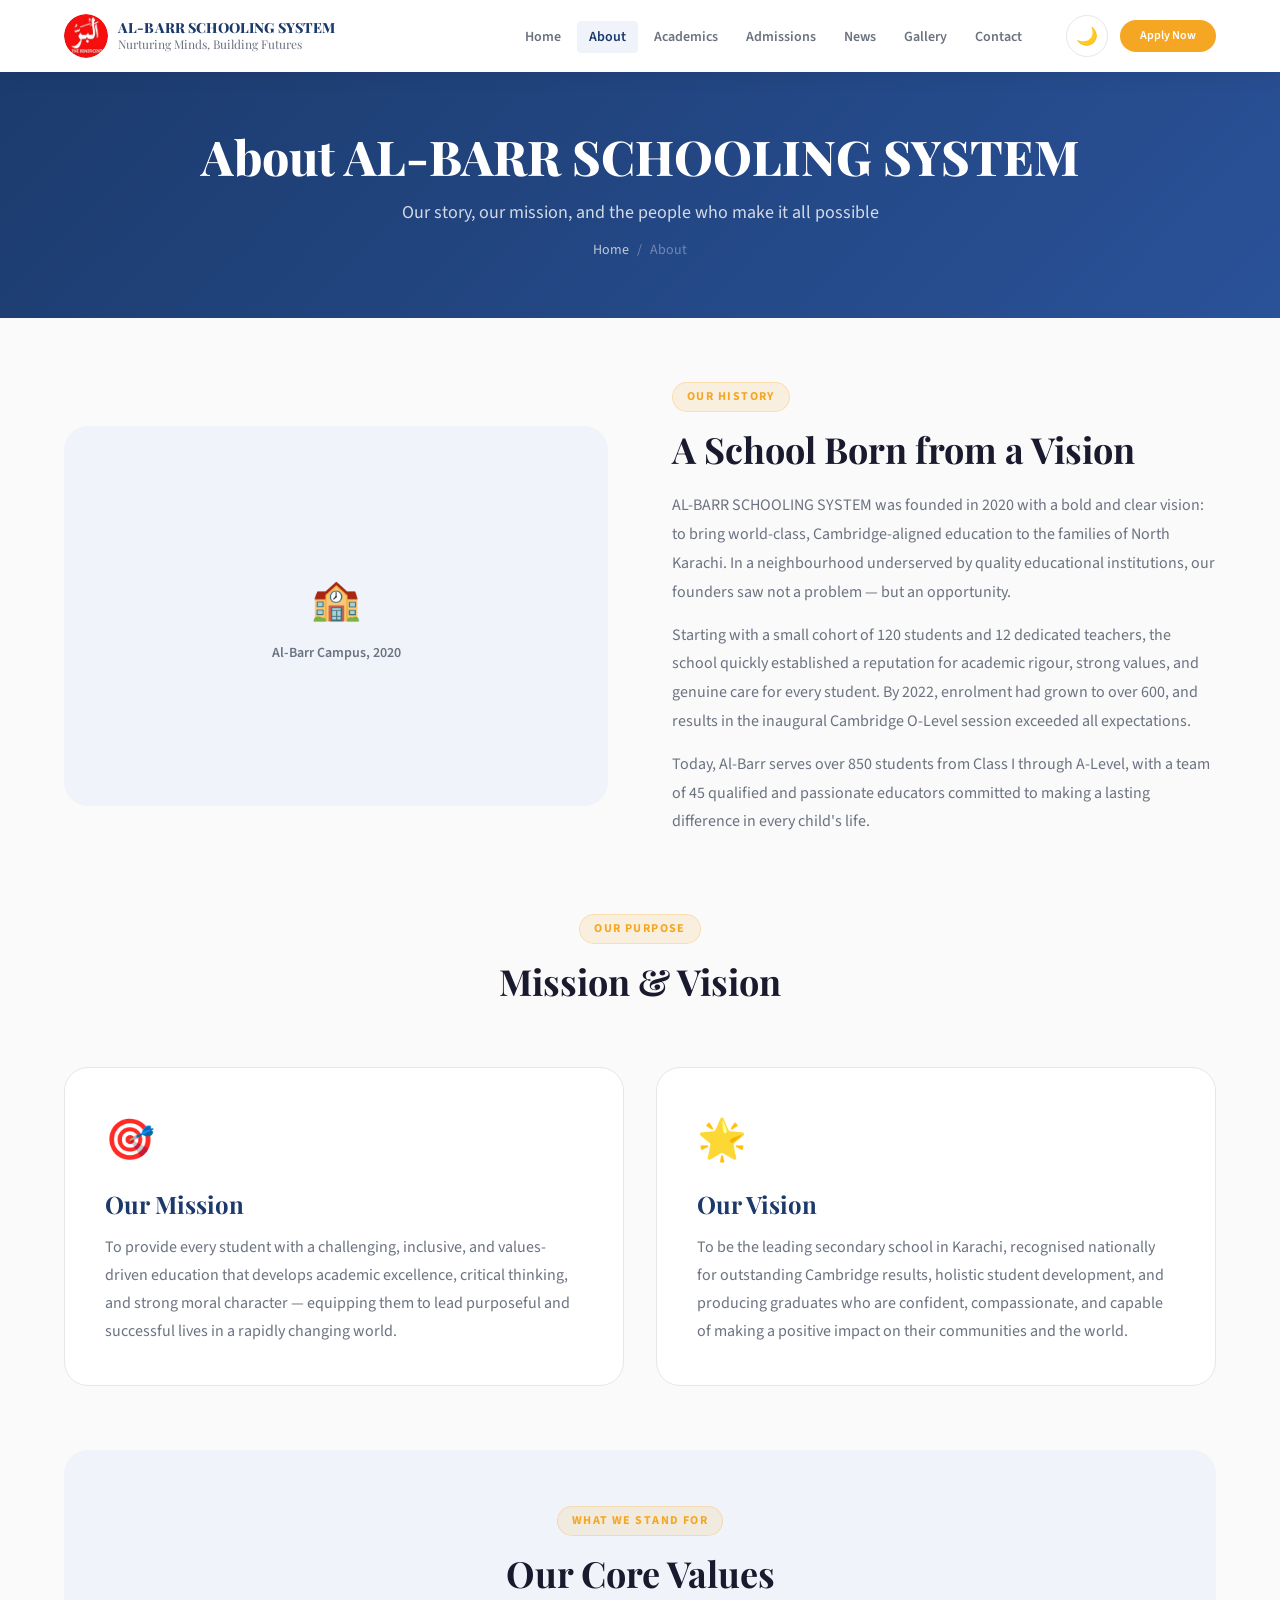
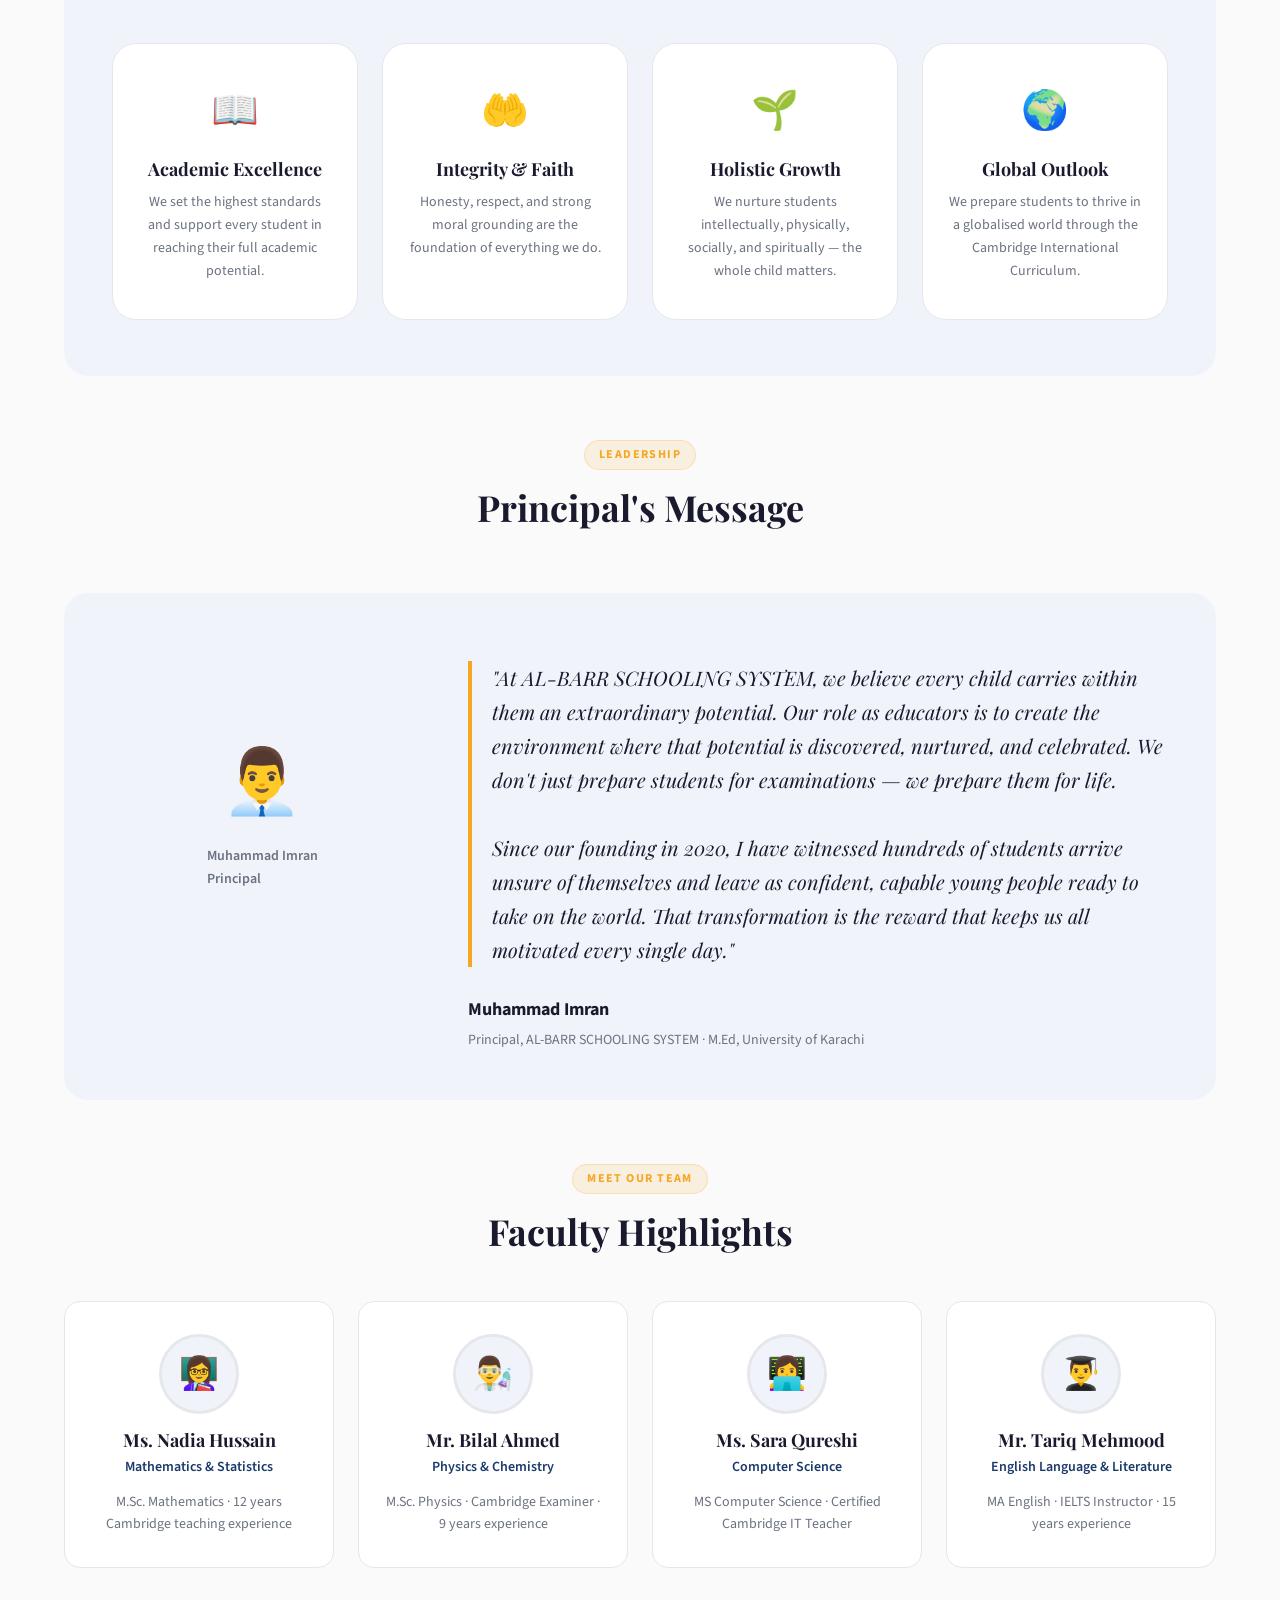
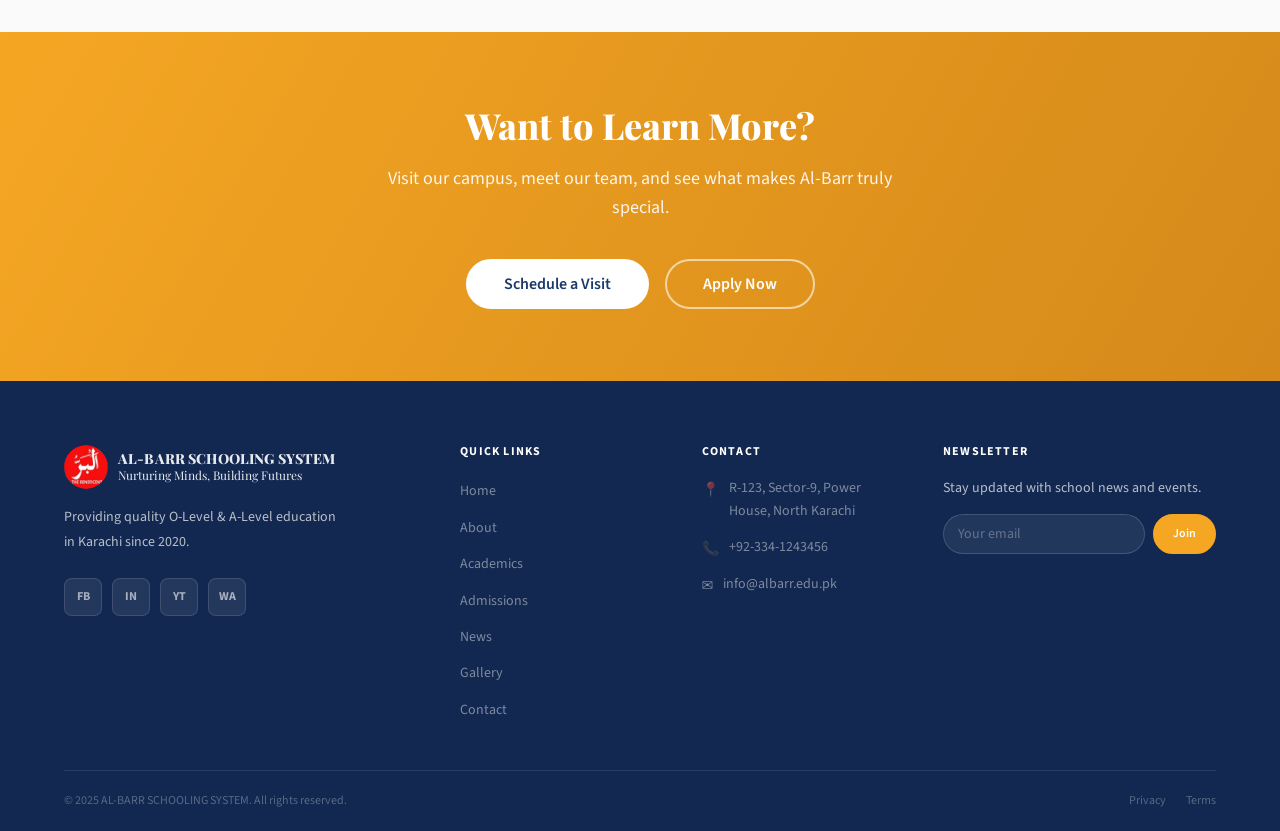
==== commit acf3f1b5: "logo updates on different files" ====
--- a/about.html
+++ b/about.html
@@ -1,43 +1,174 @@
 ﻿<!DOCTYPE html>
 <html lang="en" data-theme="light">
+
 <head>
   <meta charset="UTF-8" />
   <meta name="viewport" content="width=device-width, initial-scale=1.0" />
-  <meta name="description" content="About AL-BARR SCHOOLING SYSTEM — our history, mission, vision, and the team behind our students' success." />
+  <meta name="description"
+    content="About AL-BARR SCHOOLING SYSTEM — our history, mission, vision, and the team behind our students' success." />
   <title>About Us | AL-BARR SCHOOLING SYSTEM</title>
   <link rel="stylesheet" href="css/main.css" />
   <link rel="stylesheet" href="css/components.css" />
   <style>
-    .about-body { padding: var(--space-16) 0; }
-    .story-grid { display:grid; grid-template-columns:1fr 1fr; gap:64px; align-items:center; margin-bottom:var(--space-16); }
-    .story-img { height:380px; border-radius:var(--radius-xl); }
-    .story-content h2 { margin-bottom:20px; }
-    .story-content p { color:var(--color-text-muted); line-height:1.8; margin-bottom:14px; }
-    .mv-grid { display:grid; grid-template-columns:1fr 1fr; gap:32px; margin:var(--space-16) 0; }
-    .mv-card { background:var(--color-surface); border:1px solid var(--color-border); border-radius:var(--radius-xl); padding:40px; }
-    .mv-card .mv-icon { font-size:2.5rem; margin-bottom:16px; }
-    .mv-card h3 { font-size:var(--text-2xl); margin-bottom:14px; color:var(--color-primary); }
-    .mv-card p { color:var(--color-text-muted); line-height:1.75; }
-    .values-grid { display:grid; grid-template-columns:repeat(4,1fr); gap:24px; margin-top:48px; }
-    .value-item { text-align:center; padding:36px 24px; background:var(--color-surface); border:1px solid var(--color-border); border-radius:var(--radius-xl); transition:all var(--transition); }
-    .value-item:hover { transform:translateY(-4px); box-shadow:var(--shadow-md); border-color:var(--color-primary); }
-    .value-icon { font-size:2.4rem; margin-bottom:16px; }
-    .value-item h4 { font-size:var(--text-lg); margin-bottom:10px; }
-    .value-item p { font-size:var(--text-sm); color:var(--color-text-muted); }
-    .principal-full { display:grid; grid-template-columns:300px 1fr; gap:56px; align-items:start; background:var(--color-bg-alt); border-radius:var(--radius-xl); padding:48px; margin:var(--space-16) 0; }
-    .principal-full .ph { height:340px; border-radius:var(--radius-xl); }
-    .principal-full blockquote { font-family:var(--font-heading); font-size:var(--text-xl); font-style:italic; line-height:1.7; border-left:4px solid var(--color-secondary); padding-left:20px; margin:20px 0 28px; color:var(--color-text); }
-    .faculty-grid { display:grid; grid-template-columns:repeat(4,1fr); gap:24px; margin-top:48px; }
-    @media(max-width:900px) { .story-grid,.mv-grid,.principal-full { grid-template-columns:1fr; } .values-grid,.faculty-grid { grid-template-columns:repeat(2,1fr); } }
-    @media(max-width:480px) { .values-grid,.faculty-grid { grid-template-columns:1fr; } }
+    .about-body {
+      padding: var(--space-16) 0;
+    }
+
+    .story-grid {
+      display: grid;
+      grid-template-columns: 1fr 1fr;
+      gap: 64px;
+      align-items: center;
+      margin-bottom: var(--space-16);
+    }
+
+    .story-img {
+      height: 380px;
+      border-radius: var(--radius-xl);
+    }
+
+    .story-content h2 {
+      margin-bottom: 20px;
+    }
+
+    .story-content p {
+      color: var(--color-text-muted);
+      line-height: 1.8;
+      margin-bottom: 14px;
+    }
+
+    .mv-grid {
+      display: grid;
+      grid-template-columns: 1fr 1fr;
+      gap: 32px;
+      margin: var(--space-16) 0;
+    }
+
+    .mv-card {
+      background: var(--color-surface);
+      border: 1px solid var(--color-border);
+      border-radius: var(--radius-xl);
+      padding: 40px;
+    }
+
+    .mv-card .mv-icon {
+      font-size: 2.5rem;
+      margin-bottom: 16px;
+    }
+
+    .mv-card h3 {
+      font-size: var(--text-2xl);
+      margin-bottom: 14px;
+      color: var(--color-primary);
+    }
+
+    .mv-card p {
+      color: var(--color-text-muted);
+      line-height: 1.75;
+    }
+
+    .values-grid {
+      display: grid;
+      grid-template-columns: repeat(4, 1fr);
+      gap: 24px;
+      margin-top: 48px;
+    }
+
+    .value-item {
+      text-align: center;
+      padding: 36px 24px;
+      background: var(--color-surface);
+      border: 1px solid var(--color-border);
+      border-radius: var(--radius-xl);
+      transition: all var(--transition);
+    }
+
+    .value-item:hover {
+      transform: translateY(-4px);
+      box-shadow: var(--shadow-md);
+      border-color: var(--color-primary);
+    }
+
+    .value-icon {
+      font-size: 2.4rem;
+      margin-bottom: 16px;
+    }
+
+    .value-item h4 {
+      font-size: var(--text-lg);
+      margin-bottom: 10px;
+    }
+
+    .value-item p {
+      font-size: var(--text-sm);
+      color: var(--color-text-muted);
+    }
+
+    .principal-full {
+      display: grid;
+      grid-template-columns: 300px 1fr;
+      gap: 56px;
+      align-items: start;
+      background: var(--color-bg-alt);
+      border-radius: var(--radius-xl);
+      padding: 48px;
+      margin: var(--space-16) 0;
+    }
+
+    .principal-full .ph {
+      height: 340px;
+      border-radius: var(--radius-xl);
+    }
+
+    .principal-full blockquote {
+      font-family: var(--font-heading);
+      font-size: var(--text-xl);
+      font-style: italic;
+      line-height: 1.7;
+      border-left: 4px solid var(--color-secondary);
+      padding-left: 20px;
+      margin: 20px 0 28px;
+      color: var(--color-text);
+    }
+
+    .faculty-grid {
+      display: grid;
+      grid-template-columns: repeat(4, 1fr);
+      gap: 24px;
+      margin-top: 48px;
+    }
+
+    @media(max-width:900px) {
+
+      .story-grid,
+      .mv-grid,
+      .principal-full {
+        grid-template-columns: 1fr;
+      }
+
+      .values-grid,
+      .faculty-grid {
+        grid-template-columns: repeat(2, 1fr);
+      }
+    }
+
+    @media(max-width:480px) {
+
+      .values-grid,
+      .faculty-grid {
+        grid-template-columns: 1fr;
+      }
+    }
   </style>
 </head>
+
 <body>
   <nav class="navbar solid" id="navbar">
     <div class="nav-inner">
       <a href="index.html" class="nav-logo">
-        <div class="nav-logo-icon"><img src="assets/logo.png" alt="AL-BARR SCHOOLING SYSTEM Logo"></div>
-        <div class="nav-logo-text"><strong>AL-BARR SCHOOLING SYSTEM</strong><span>Nurturing Minds, Building Futures</span></div>
+        <div class="nav-logo-icon"><img src="/assets/images/logo.jpg" alt="AL-BARR SCHOOLING SYSTEM Logo"></div>
+        <div class="nav-logo-text"><strong>AL-BARR SCHOOLING SYSTEM</strong><span>Nurturing Minds, Building
+            Futures</span></div>
       </a>
       <ul class="nav-links" id="navLinks">
         <li><a href="index.html">Home</a></li>
@@ -57,7 +188,8 @@
   </nav>
   <div class="nav-drawer" id="navDrawer">
     <a href="index.html">Home</a><a href="about.html" class="active">About</a><a href="academics.html">Academics</a>
-    <a href="admissions.html">Admissions</a><a href="news.html">News</a><a href="gallery.html">Gallery</a><a href="contact.html">Contact</a>
+    <a href="admissions.html">Admissions</a><a href="news.html">News</a><a href="gallery.html">Gallery</a><a
+      href="contact.html">Contact</a>
     <a href="admissions.html" class="btn btn-secondary">Apply Now</a>
   </div>
 
@@ -73,71 +205,188 @@
     <div class="container">
       <!-- History -->
       <div class="story-grid">
-        <div class="ph story-img fade-up"><div class="ph-icon">🏫</div><span>Al-Barr Campus, 2020</span></div>
+        <div class="ph story-img fade-up">
+          <div class="ph-icon">🏫</div><span>Al-Barr Campus, 2020</span>
+        </div>
         <div class="story-content fade-up">
           <div class="label">Our History</div>
           <h2 class="section-title">A School Born from a Vision</h2>
-          <p>AL-BARR SCHOOLING SYSTEM was founded in 2020 with a bold and clear vision: to bring world-class, Cambridge-aligned education to the families of North Karachi. In a neighbourhood underserved by quality educational institutions, our founders saw not a problem — but an opportunity.</p>
-          <p>Starting with a small cohort of 120 students and 12 dedicated teachers, the school quickly established a reputation for academic rigour, strong values, and genuine care for every student. By 2022, enrolment had grown to over 600, and results in the inaugural Cambridge O-Level session exceeded all expectations.</p>
-          <p>Today, Al-Barr serves over 850 students from Class I through A-Level, with a team of 45 qualified and passionate educators committed to making a lasting difference in every child's life.</p>
+          <p>AL-BARR SCHOOLING SYSTEM was founded in 2020 with a bold and clear vision: to bring world-class,
+            Cambridge-aligned education to the families of North Karachi. In a neighbourhood underserved by quality
+            educational institutions, our founders saw not a problem — but an opportunity.</p>
+          <p>Starting with a small cohort of 120 students and 12 dedicated teachers, the school quickly established a
+            reputation for academic rigour, strong values, and genuine care for every student. By 2022, enrolment had
+            grown to over 600, and results in the inaugural Cambridge O-Level session exceeded all expectations.</p>
+          <p>Today, Al-Barr serves over 850 students from Class I through A-Level, with a team of 45 qualified and
+            passionate educators committed to making a lasting difference in every child's life.</p>
         </div>
       </div>
 
       <!-- Mission & Vision -->
-      <div class="text-center fade-up"><div class="label">Our Purpose</div><h2 class="section-title">Mission &amp; Vision</h2></div>
+      <div class="text-center fade-up">
+        <div class="label">Our Purpose</div>
+        <h2 class="section-title">Mission &amp; Vision</h2>
+      </div>
       <div class="mv-grid">
         <div class="mv-card fade-up">
           <div class="mv-icon">🎯</div>
           <h3>Our Mission</h3>
-          <p>To provide every student with a challenging, inclusive, and values-driven education that develops academic excellence, critical thinking, and strong moral character — equipping them to lead purposeful and successful lives in a rapidly changing world.</p>
+          <p>To provide every student with a challenging, inclusive, and values-driven education that develops academic
+            excellence, critical thinking, and strong moral character — equipping them to lead purposeful and successful
+            lives in a rapidly changing world.</p>
         </div>
         <div class="mv-card fade-up">
           <div class="mv-icon">🌟</div>
           <h3>Our Vision</h3>
-          <p>To be the leading secondary school in Karachi, recognised nationally for outstanding Cambridge results, holistic student development, and producing graduates who are confident, compassionate, and capable of making a positive impact on their communities and the world.</p>
+          <p>To be the leading secondary school in Karachi, recognised nationally for outstanding Cambridge results,
+            holistic student development, and producing graduates who are confident, compassionate, and capable of
+            making a positive impact on their communities and the world.</p>
         </div>
       </div>
 
       <!-- Core Values -->
       <div class="section-alt" style="border-radius:var(--radius-xl);padding:56px 48px;">
-        <div class="text-center fade-up"><div class="label">What We Stand For</div><h2 class="section-title">Our Core Values</h2></div>
+        <div class="text-center fade-up">
+          <div class="label">What We Stand For</div>
+          <h2 class="section-title">Our Core Values</h2>
+        </div>
         <div class="values-grid">
-          <div class="value-item fade-up"><div class="value-icon">📖</div><h4>Academic Excellence</h4><p>We set the highest standards and support every student in reaching their full academic potential.</p></div>
-          <div class="value-item fade-up"><div class="value-icon">🤲</div><h4>Integrity &amp; Faith</h4><p>Honesty, respect, and strong moral grounding are the foundation of everything we do.</p></div>
-          <div class="value-item fade-up"><div class="value-icon">🌱</div><h4>Holistic Growth</h4><p>We nurture students intellectually, physically, socially, and spiritually — the whole child matters.</p></div>
-          <div class="value-item fade-up"><div class="value-icon">🌍</div><h4>Global Outlook</h4><p>We prepare students to thrive in a globalised world through the Cambridge International Curriculum.</p></div>
+          <div class="value-item fade-up">
+            <div class="value-icon">📖</div>
+            <h4>Academic Excellence</h4>
+            <p>We set the highest standards and support every student in reaching their full academic potential.</p>
+          </div>
+          <div class="value-item fade-up">
+            <div class="value-icon">🤲</div>
+            <h4>Integrity &amp; Faith</h4>
+            <p>Honesty, respect, and strong moral grounding are the foundation of everything we do.</p>
+          </div>
+          <div class="value-item fade-up">
+            <div class="value-icon">🌱</div>
+            <h4>Holistic Growth</h4>
+            <p>We nurture students intellectually, physically, socially, and spiritually — the whole child matters.</p>
+          </div>
+          <div class="value-item fade-up">
+            <div class="value-icon">🌍</div>
+            <h4>Global Outlook</h4>
+            <p>We prepare students to thrive in a globalised world through the Cambridge International Curriculum.</p>
+          </div>
         </div>
       </div>
 
       <!-- Principal's Message -->
       <div id="principal" style="margin-top:var(--space-16);">
-        <div class="text-center fade-up"><div class="label">Leadership</div><h2 class="section-title">Principal's Message</h2></div>
+        <div class="text-center fade-up">
+          <div class="label">Leadership</div>
+          <h2 class="section-title">Principal's Message</h2>
+        </div>
         <div class="principal-full fade-up">
-          <div class="ph"><div class="ph-icon" style="font-size:4rem;">👨‍💼</div><span>Muhammad Imran<br/>Principal</span></div>
+          <div class="ph">
+            <div class="ph-icon" style="font-size:4rem;">👨‍💼</div><span>Muhammad Imran<br />Principal</span>
+          </div>
           <div>
-            <blockquote>"At AL-BARR SCHOOLING SYSTEM, we believe every child carries within them an extraordinary potential. Our role as educators is to create the environment where that potential is discovered, nurtured, and celebrated. We don't just prepare students for examinations — we prepare them for life.<br/><br/>Since our founding in 2020, I have witnessed hundreds of students arrive unsure of themselves and leave as confident, capable young people ready to take on the world. That transformation is the reward that keeps us all motivated every single day."</blockquote>
+            <blockquote>"At AL-BARR SCHOOLING SYSTEM, we believe every child carries within them an extraordinary
+              potential. Our role as educators is to create the environment where that potential is discovered,
+              nurtured, and celebrated. We don't just prepare students for examinations — we prepare them for
+              life.<br /><br />Since our founding in 2020, I have witnessed hundreds of students arrive unsure of
+              themselves and leave as confident, capable young people ready to take on the world. That transformation is
+              the reward that keeps us all motivated every single day."</blockquote>
             <strong style="font-size:var(--text-lg);">Muhammad Imran</strong>
-            <p style="color:var(--color-text-muted);font-size:var(--text-sm);margin-top:4px;">Principal, AL-BARR SCHOOLING SYSTEM · M.Ed, University of Karachi</p>
+            <p style="color:var(--color-text-muted);font-size:var(--text-sm);margin-top:4px;">Principal, AL-BARR
+              SCHOOLING SYSTEM · M.Ed, University of Karachi</p>
           </div>
         </div>
       </div>
 
       <!-- Faculty -->
       <div style="margin-top:var(--space-16);">
-        <div class="text-center fade-up"><div class="label">Meet Our Team</div><h2 class="section-title">Faculty Highlights</h2></div>
+        <div class="text-center fade-up">
+          <div class="label">Meet Our Team</div>
+          <h2 class="section-title">Faculty Highlights</h2>
+        </div>
         <div class="faculty-grid">
-          <div class="card teacher-card fade-up"><div class="teacher-avatar">👩‍🏫</div><h3>Ms. Nadia Hussain</h3><div class="subject">Mathematics &amp; Statistics</div><p>M.Sc. Mathematics · 12 years Cambridge teaching experience</p></div>
-          <div class="card teacher-card fade-up"><div class="teacher-avatar">👨‍🔬</div><h3>Mr. Bilal Ahmed</h3><div class="subject">Physics &amp; Chemistry</div><p>M.Sc. Physics · Cambridge Examiner · 9 years experience</p></div>
-          <div class="card teacher-card fade-up"><div class="teacher-avatar">👩‍💻</div><h3>Ms. Sara Qureshi</h3><div class="subject">Computer Science</div><p>MS Computer Science · Certified Cambridge IT Teacher</p></div>
-          <div class="card teacher-card fade-up"><div class="teacher-avatar">👨‍🎓</div><h3>Mr. Tariq Mehmood</h3><div class="subject">English Language &amp; Literature</div><p>MA English · IELTS Instructor · 15 years experience</p></div>
+          <div class="card teacher-card fade-up">
+            <div class="teacher-avatar">👩‍🏫</div>
+            <h3>Ms. Nadia Hussain</h3>
+            <div class="subject">Mathematics &amp; Statistics</div>
+            <p>M.Sc. Mathematics · 12 years Cambridge teaching experience</p>
+          </div>
+          <div class="card teacher-card fade-up">
+            <div class="teacher-avatar">👨‍🔬</div>
+            <h3>Mr. Bilal Ahmed</h3>
+            <div class="subject">Physics &amp; Chemistry</div>
+            <p>M.Sc. Physics · Cambridge Examiner · 9 years experience</p>
+          </div>
+          <div class="card teacher-card fade-up">
+            <div class="teacher-avatar">👩‍💻</div>
+            <h3>Ms. Sara Qureshi</h3>
+            <div class="subject">Computer Science</div>
+            <p>MS Computer Science · Certified Cambridge IT Teacher</p>
+          </div>
+          <div class="card teacher-card fade-up">
+            <div class="teacher-avatar">👨‍🎓</div>
+            <h3>Mr. Tariq Mehmood</h3>
+            <div class="subject">English Language &amp; Literature</div>
+            <p>MA English · IELTS Instructor · 15 years experience</p>
+          </div>
         </div>
       </div>
     </div>
   </div>
 
-  <div class="cta-section"><div class="container"><h2>Want to Learn More?</h2><p>Visit our campus, meet our team, and see what makes Al-Barr truly special.</p><div class="cta-btns"><a href="contact.html" class="btn btn-white btn-lg">Schedule a Visit</a><a href="admissions.html" class="btn btn-outline-white btn-lg">Apply Now</a></div></div></div>
-
-  <footer class="footer"><div class="container"><div class="footer-grid"><div class="footer-brand"><a href="index.html" class="nav-logo"><div class="nav-logo-icon"><img src="assets/logo.png" alt="AL-BARR SCHOOLING SYSTEM Logo"></div><div class="nav-logo-text"><strong>AL-BARR SCHOOLING SYSTEM</strong><span>Nurturing Minds, Building Futures</span></div></a><p>Providing quality O-Level &amp; A-Level education in Karachi since 2020.</p><div class="social-row"><a href="#" class="social-btn">fb</a><a href="#" class="social-btn">in</a><a href="#" class="social-btn">yt</a><a href="#" class="social-btn">wa</a></div></div><div class="footer-col"><h4>Quick Links</h4><ul><li><a href="index.html">Home</a></li><li><a href="about.html">About</a></li><li><a href="academics.html">Academics</a></li><li><a href="admissions.html">Admissions</a></li><li><a href="news.html">News</a></li><li><a href="gallery.html">Gallery</a></li><li><a href="contact.html">Contact</a></li></ul></div><div class="footer-col"><h4>Contact</h4><div class="contact-line"><span>📍</span><span>R-123, Sector-9, Power House, North Karachi</span></div><div class="contact-line"><span>📞</span><span>+92-334-1243456</span></div><div class="contact-line"><span>✉️</span><span>info@albarr.edu.pk</span></div></div><div class="footer-col footer-newsletter"><h4>Newsletter</h4><p>Stay updated with school news and events.</p><div class="nl-form"><input type="email" placeholder="Your email" /><button class="btn btn-secondary btn-sm">Join</button></div></div></div><div class="footer-bottom"><p>&copy; 2025 AL-BARR SCHOOLING SYSTEM. All rights reserved.</p><div class="footer-legal"><a href="#">Privacy</a><a href="#">Terms</a></div></div></div></footer>
+  <div class="cta-section">
+    <div class="container">
+      <h2>Want to Learn More?</h2>
+      <p>Visit our campus, meet our team, and see what makes Al-Barr truly special.</p>
+      <div class="cta-btns"><a href="contact.html" class="btn btn-white btn-lg">Schedule a Visit</a><a
+          href="admissions.html" class="btn btn-outline-white btn-lg">Apply Now</a></div>
+    </div>
+  </div>
+
+  <footer class="footer">
+    <div class="container">
+      <div class="footer-grid">
+        <div class="footer-brand"><a href="index.html" class="nav-logo">
+            <div class="nav-logo-icon"><img src="/assets/images/logo.jpg" alt="AL-BARR SCHOOLING SYSTEM Logo"></div>
+            <div class="nav-logo-text"><strong>AL-BARR SCHOOLING SYSTEM</strong><span>Nurturing Minds, Building
+                Futures</span></div>
+          </a>
+          <p>Providing quality O-Level &amp; A-Level education in Karachi since 2020.</p>
+          <div class="social-row"><a href="#" class="social-btn">fb</a><a href="#" class="social-btn">in</a><a href="#"
+              class="social-btn">yt</a><a href="#" class="social-btn">wa</a></div>
+        </div>
+        <div class="footer-col">
+          <h4>Quick Links</h4>
+          <ul>
+            <li><a href="index.html">Home</a></li>
+            <li><a href="about.html">About</a></li>
+            <li><a href="academics.html">Academics</a></li>
+            <li><a href="admissions.html">Admissions</a></li>
+            <li><a href="news.html">News</a></li>
+            <li><a href="gallery.html">Gallery</a></li>
+            <li><a href="contact.html">Contact</a></li>
+          </ul>
+        </div>
+        <div class="footer-col">
+          <h4>Contact</h4>
+          <div class="contact-line"><span>📍</span><span>R-123, Sector-9, Power House, North Karachi</span></div>
+          <div class="contact-line"><span>📞</span><span>+92-334-1243456</span></div>
+          <div class="contact-line"><span>✉️</span><span>info@albarr.edu.pk</span></div>
+        </div>
+        <div class="footer-col footer-newsletter">
+          <h4>Newsletter</h4>
+          <p>Stay updated with school news and events.</p>
+          <div class="nl-form"><input type="email" placeholder="Your email" /><button
+              class="btn btn-secondary btn-sm">Join</button></div>
+        </div>
+      </div>
+      <div class="footer-bottom">
+        <p>&copy; 2025 AL-BARR SCHOOLING SYSTEM. All rights reserved.</p>
+        <div class="footer-legal"><a href="#">Privacy</a><a href="#">Terms</a></div>
+      </div>
+    </div>
+  </footer>
   <script src="js/main.js"></script>
 </body>
-</html>
+
+</html>
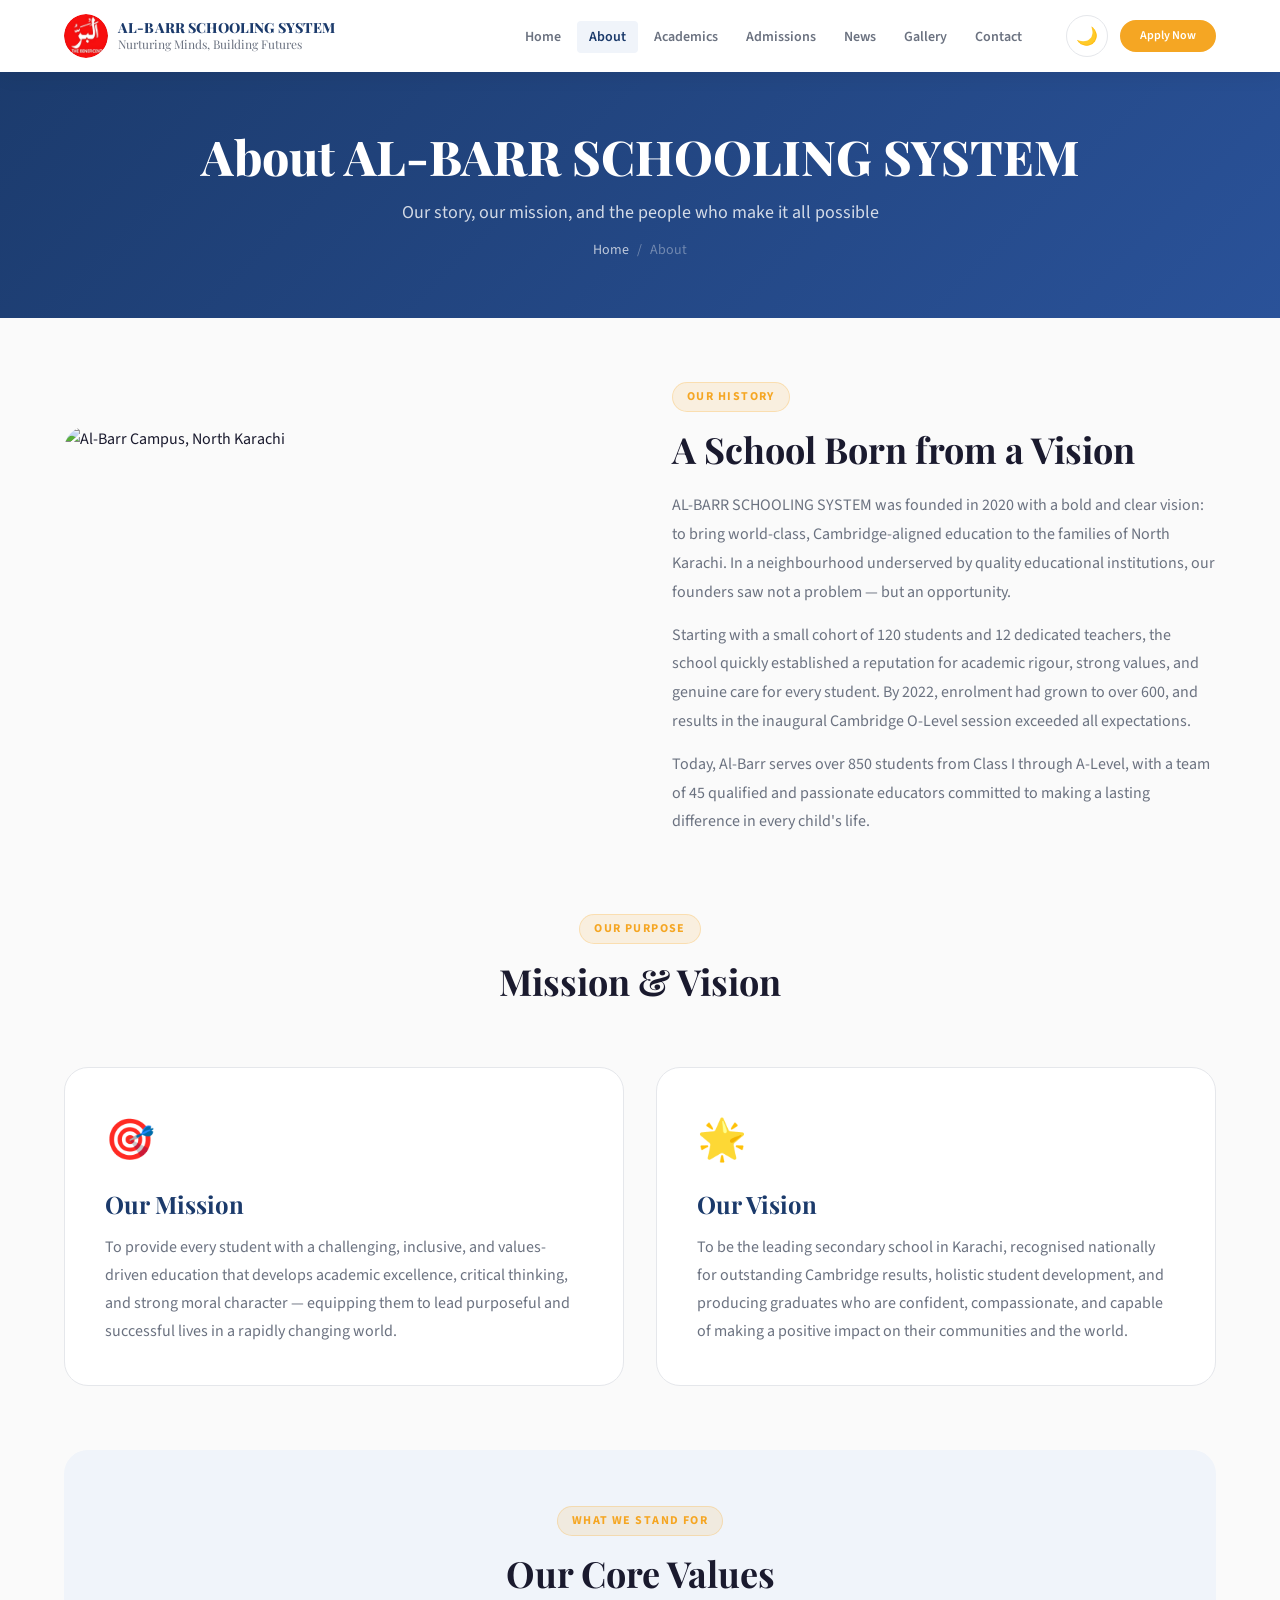
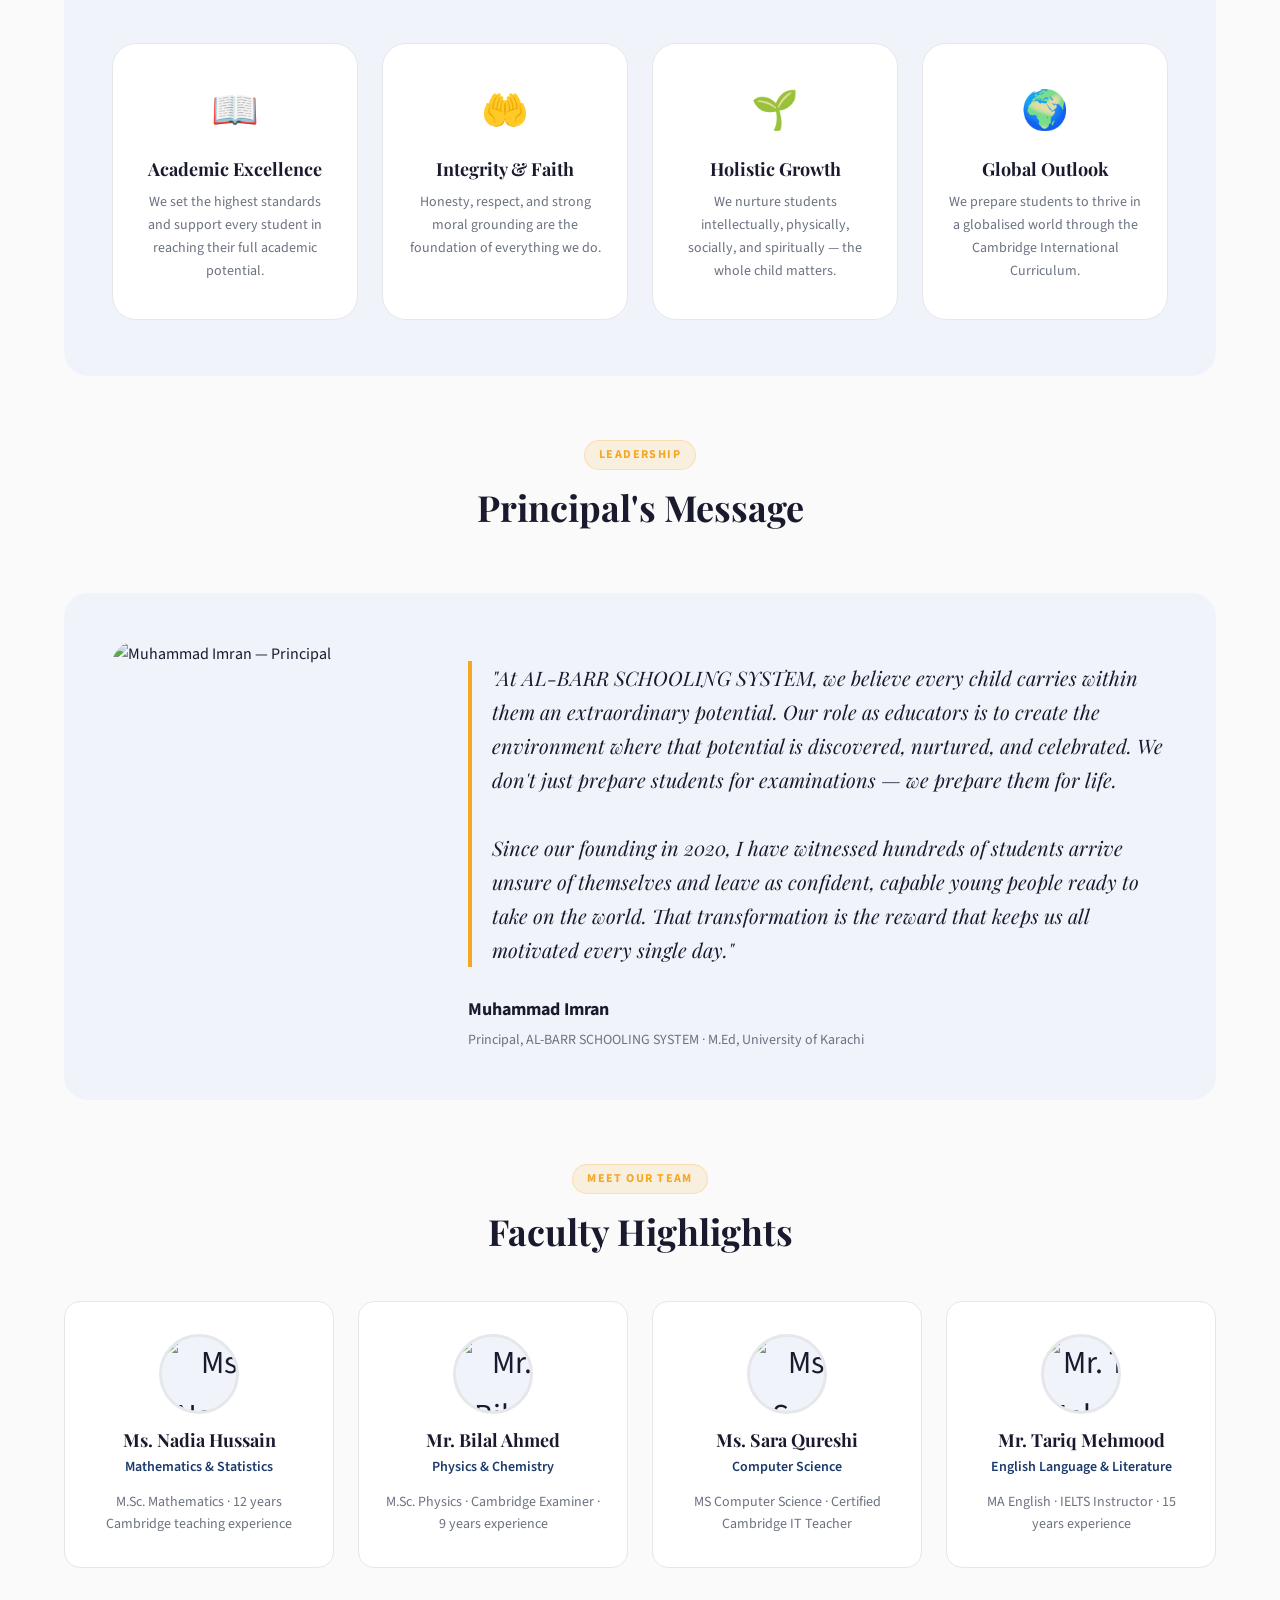
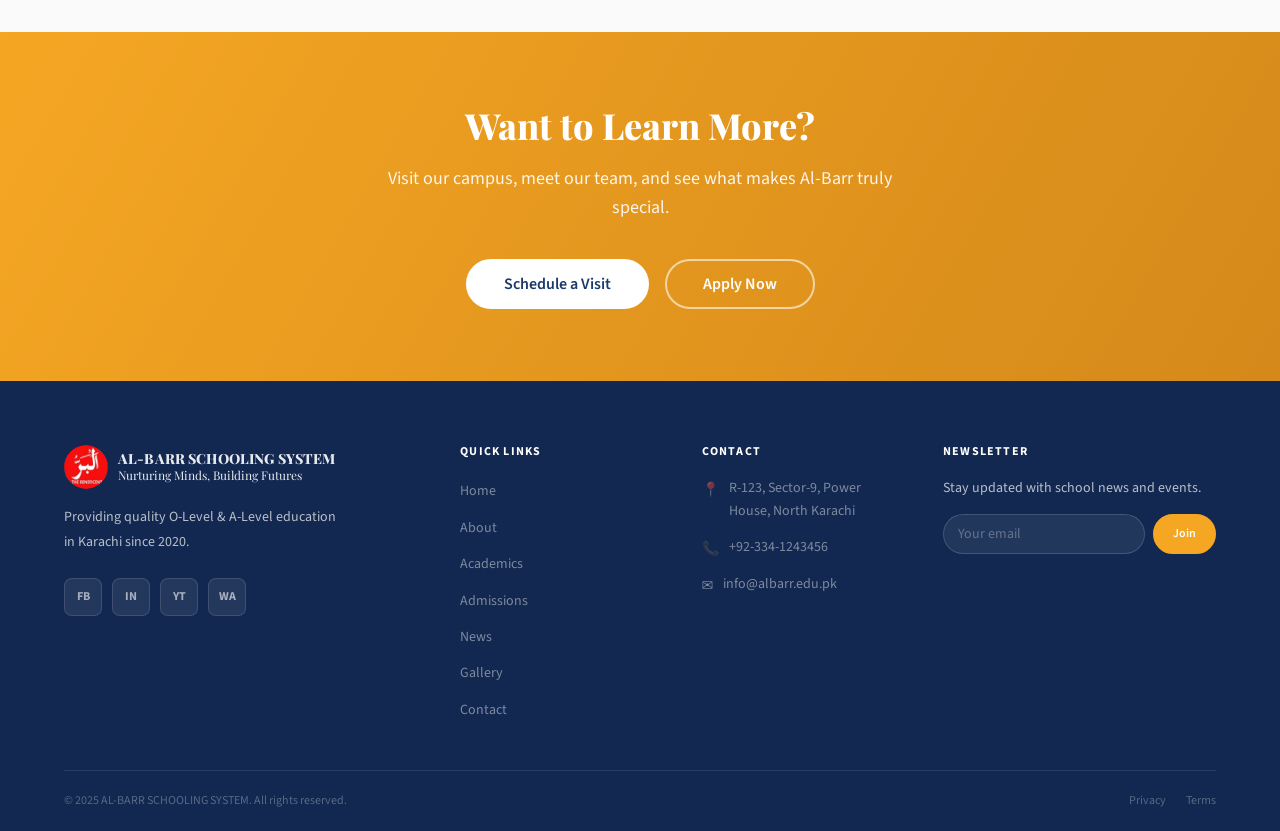
==== commit 56dbe367: "Replace all image placeholders with real Unsplash photos - Principal (index + about): updated to pro" ====
--- a/about.html
+++ b/about.html
@@ -205,8 +205,8 @@
     <div class="container">
       <!-- History -->
       <div class="story-grid">
-        <div class="ph story-img fade-up">
-          <div class="ph-icon">🏫</div><span>Al-Barr Campus, 2020</span>
+        <div class="story-img fade-up" style="overflow:hidden;border-radius:var(--radius-xl);">
+          <img src="https://images.unsplash.com/photo-1580582932707-520aed937b7b?w=800&q=80&auto=format&fit=crop" alt="Al-Barr Campus, North Karachi" loading="lazy" style="width:100%;height:100%;object-fit:cover;display:block;">
         </div>
         <div class="story-content fade-up">
           <div class="label">Our History</div>
@@ -281,8 +281,8 @@
           <h2 class="section-title">Principal's Message</h2>
         </div>
         <div class="principal-full fade-up">
-          <div class="ph">
-            <div class="ph-icon" style="font-size:4rem;">👨‍💼</div><span>Muhammad Imran<br />Principal</span>
+          <div style="height:340px;border-radius:var(--radius-xl);overflow:hidden;">
+            <img src="https://images.unsplash.com/photo-1556157382-97eda2d62296?w=640&q=80&auto=format&fit=crop" alt="Muhammad Imran — Principal" loading="lazy" style="width:100%;height:100%;object-fit:cover;object-position:center top;display:block;">
           </div>
           <div>
             <blockquote>"At AL-BARR SCHOOLING SYSTEM, we believe every child carries within them an extraordinary
@@ -306,25 +306,33 @@
         </div>
         <div class="faculty-grid">
           <div class="card teacher-card fade-up">
-            <div class="teacher-avatar">👩‍🏫</div>
+            <div class="teacher-avatar" style="overflow:hidden;border-radius:50%;">
+              <img src="https://images.unsplash.com/photo-1607746882042-944635dfe10e?w=200&q=80&auto=format&fit=crop&face" alt="Ms. Nadia Hussain" loading="lazy" style="width:100%;height:100%;object-fit:cover;display:block;">
+            </div>
             <h3>Ms. Nadia Hussain</h3>
             <div class="subject">Mathematics &amp; Statistics</div>
             <p>M.Sc. Mathematics · 12 years Cambridge teaching experience</p>
           </div>
           <div class="card teacher-card fade-up">
-            <div class="teacher-avatar">👨‍🔬</div>
+            <div class="teacher-avatar" style="overflow:hidden;border-radius:50%;">
+              <img src="https://images.unsplash.com/photo-1472099645785-5658abf4ff4e?w=200&q=80&auto=format&fit=crop&face" alt="Mr. Bilal Ahmed" loading="lazy" style="width:100%;height:100%;object-fit:cover;display:block;">
+            </div>
             <h3>Mr. Bilal Ahmed</h3>
             <div class="subject">Physics &amp; Chemistry</div>
             <p>M.Sc. Physics · Cambridge Examiner · 9 years experience</p>
           </div>
           <div class="card teacher-card fade-up">
-            <div class="teacher-avatar">👩‍💻</div>
+            <div class="teacher-avatar" style="overflow:hidden;border-radius:50%;">
+              <img src="https://images.unsplash.com/photo-1573496359142-b8d87734a5a2?w=200&q=80&auto=format&fit=crop&face" alt="Ms. Sara Qureshi" loading="lazy" style="width:100%;height:100%;object-fit:cover;display:block;">
+            </div>
             <h3>Ms. Sara Qureshi</h3>
             <div class="subject">Computer Science</div>
             <p>MS Computer Science · Certified Cambridge IT Teacher</p>
           </div>
           <div class="card teacher-card fade-up">
-            <div class="teacher-avatar">👨‍🎓</div>
+            <div class="teacher-avatar" style="overflow:hidden;border-radius:50%;">
+              <img src="https://images.unsplash.com/photo-1500648767791-00dcc994a43e?w=200&q=80&auto=format&fit=crop&face" alt="Mr. Tariq Mehmood" loading="lazy" style="width:100%;height:100%;object-fit:cover;display:block;">
+            </div>
             <h3>Mr. Tariq Mehmood</h3>
             <div class="subject">English Language &amp; Literature</div>
             <p>MA English · IELTS Instructor · 15 years experience</p>
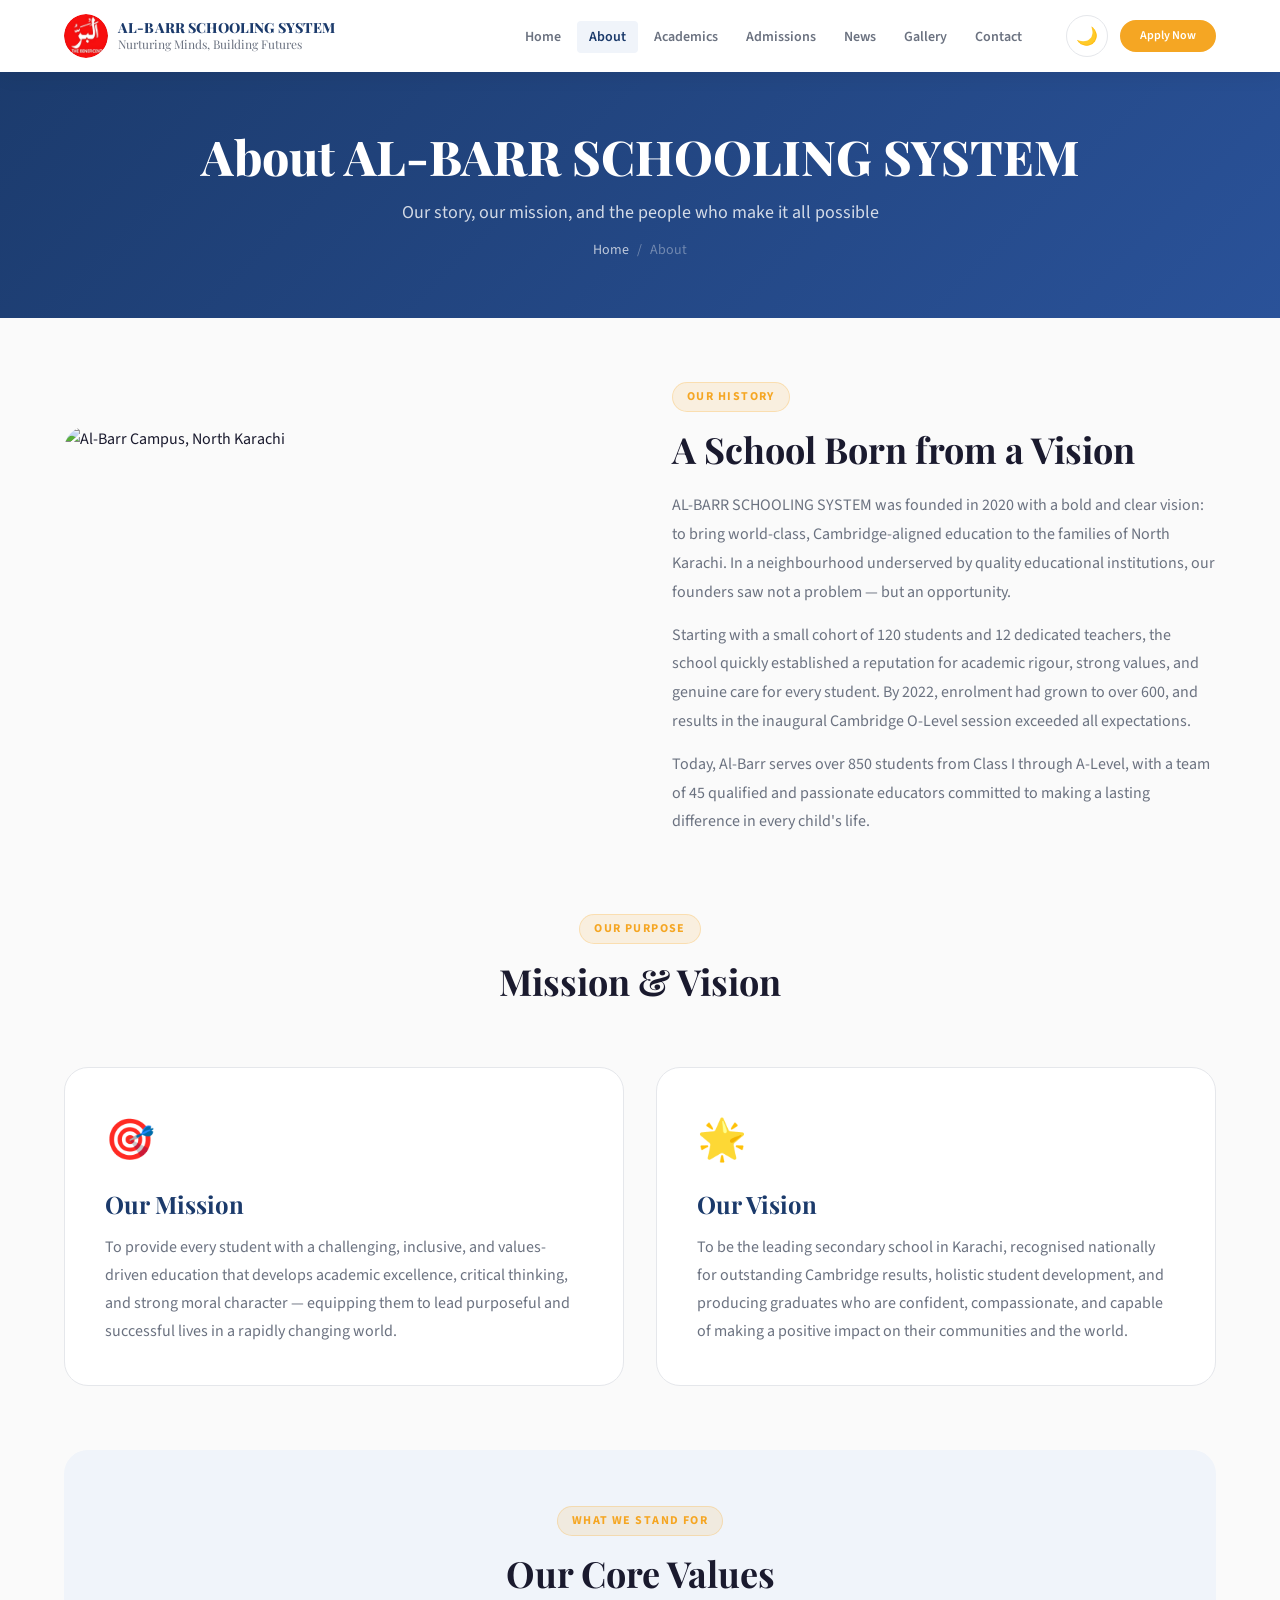
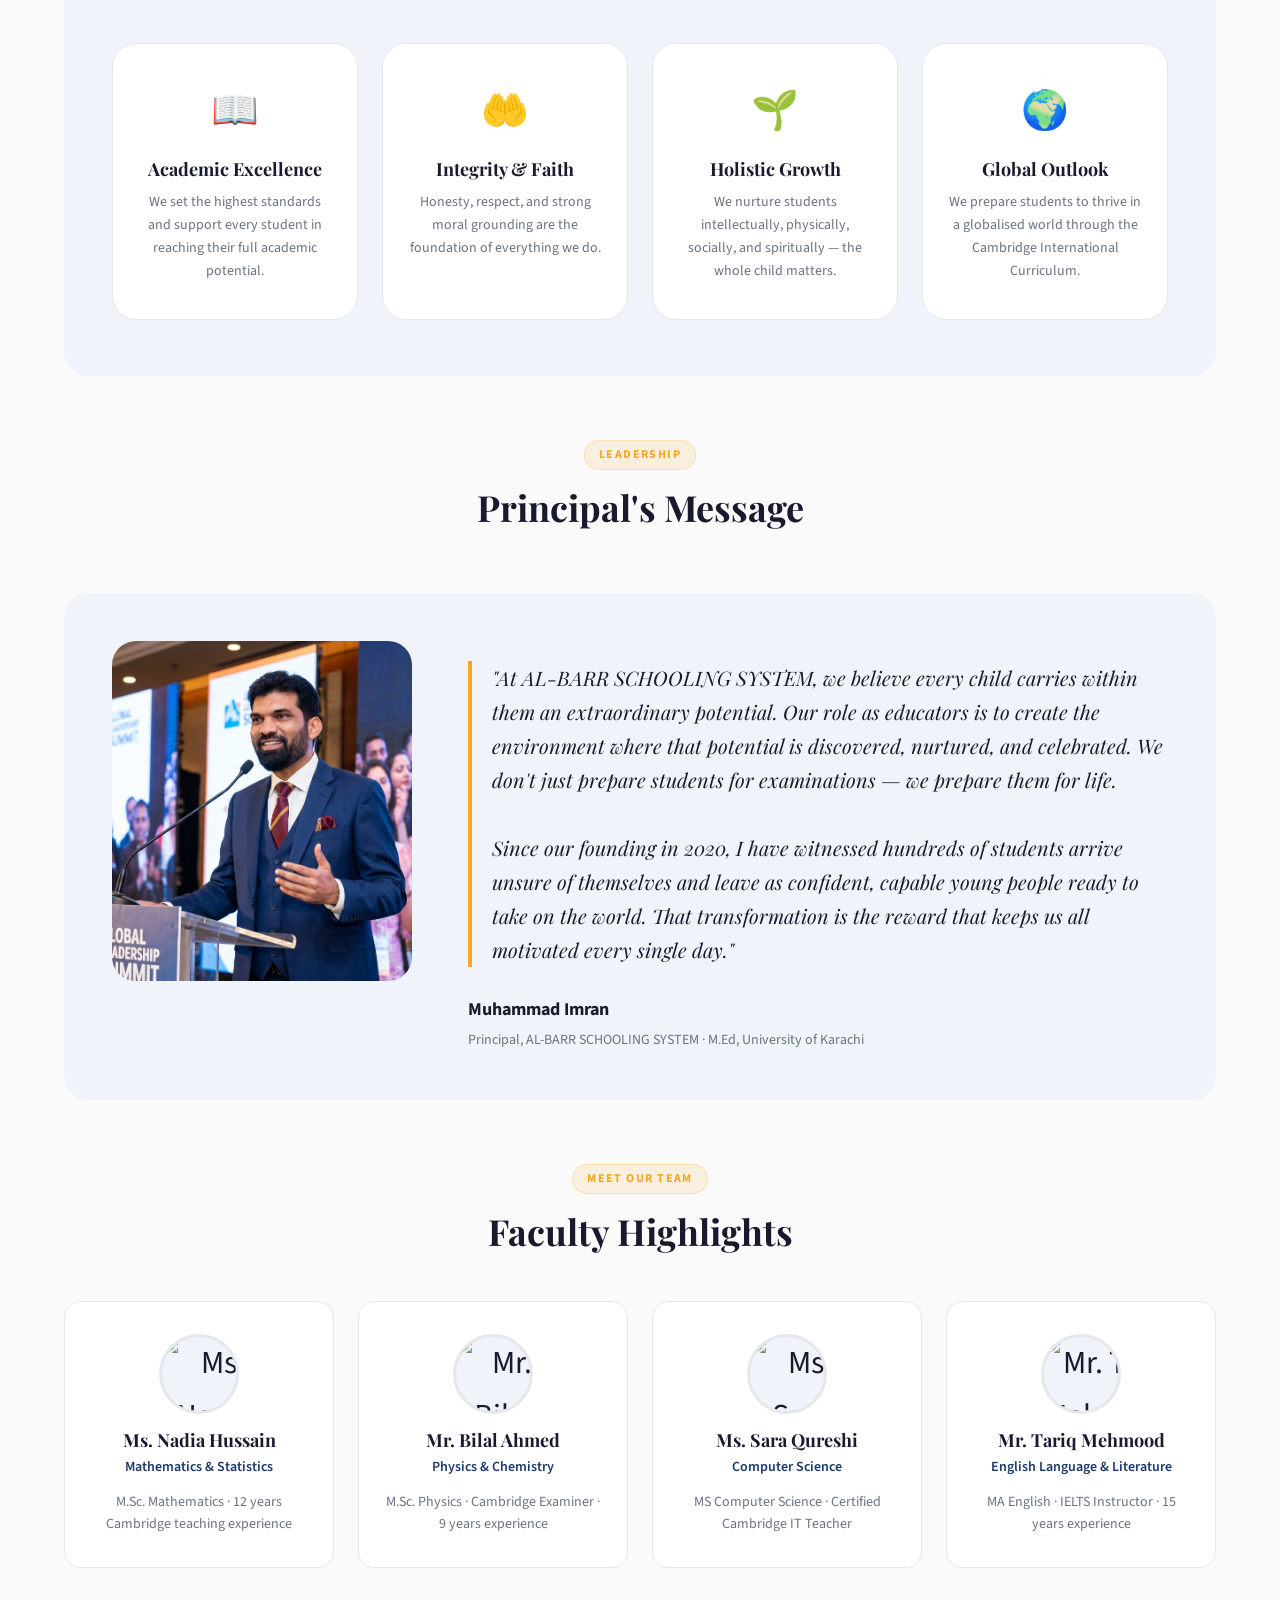
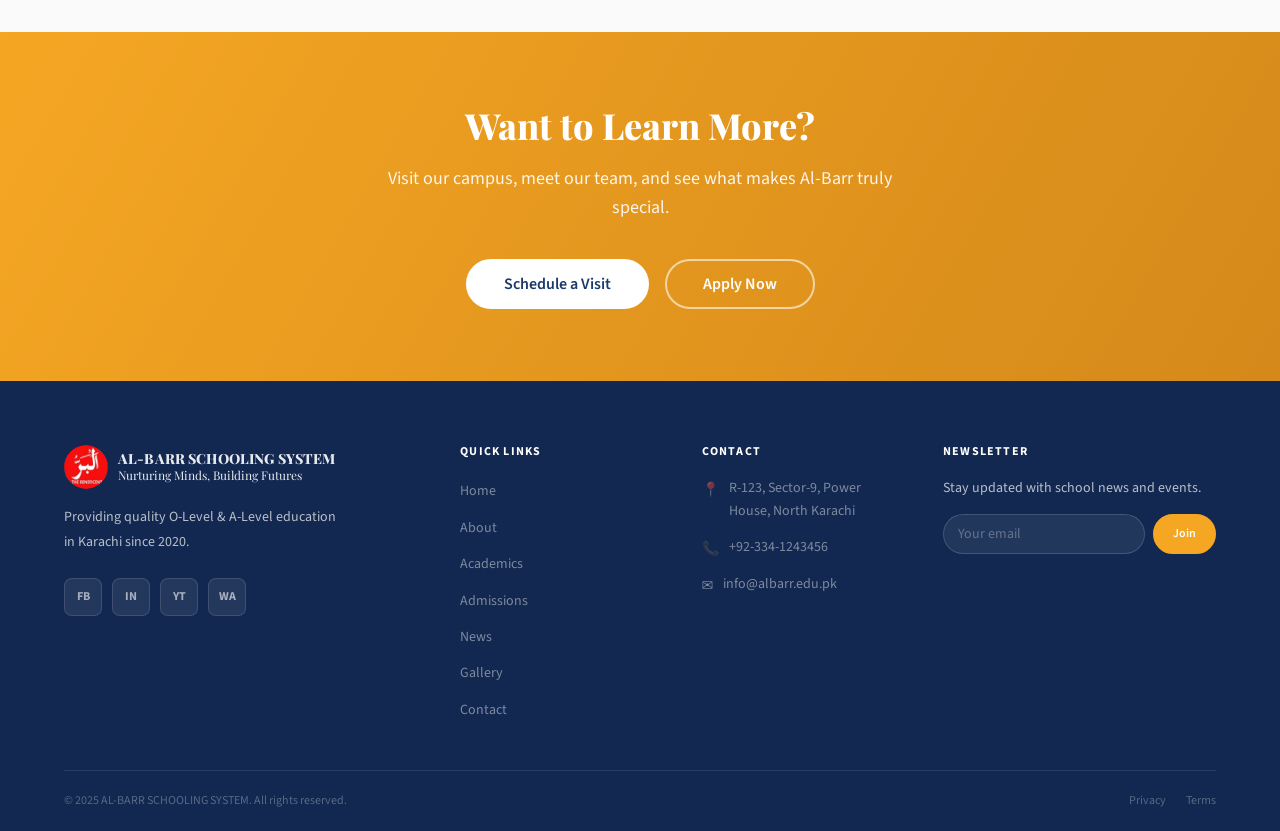
==== commit bb04fb71: "principle image on abot page" ====
--- a/about.html
+++ b/about.html
@@ -206,7 +206,9 @@
       <!-- History -->
       <div class="story-grid">
         <div class="story-img fade-up" style="overflow:hidden;border-radius:var(--radius-xl);">
-          <img src="https://images.unsplash.com/photo-1580582932707-520aed937b7b?w=800&q=80&auto=format&fit=crop" alt="Al-Barr Campus, North Karachi" loading="lazy" style="width:100%;height:100%;object-fit:cover;display:block;">
+          <img src="https://images.unsplash.com/photo-1580582932707-520aed937b7b?w=800&q=80&auto=format&fit=crop"
+            alt="Al-Barr Campus, North Karachi" loading="lazy"
+            style="width:100%;height:100%;object-fit:cover;display:block;">
         </div>
         <div class="story-content fade-up">
           <div class="label">Our History</div>
@@ -282,7 +284,8 @@
         </div>
         <div class="principal-full fade-up">
           <div style="height:340px;border-radius:var(--radius-xl);overflow:hidden;">
-            <img src="https://images.unsplash.com/photo-1556157382-97eda2d62296?w=640&q=80&auto=format&fit=crop" alt="Muhammad Imran — Principal" loading="lazy" style="width:100%;height:100%;object-fit:cover;object-position:center top;display:block;">
+            <img src="/assets/images/principle.jpeg?w=640&q=80&auto=format&fit=crop" alt="Muhammad Imran — Principal"
+              loading="lazy" style="width:100%;height:100%;object-fit:cover;object-position:center top;display:block;">
           </div>
           <div>
             <blockquote>"At AL-BARR SCHOOLING SYSTEM, we believe every child carries within them an extraordinary
@@ -307,7 +310,9 @@
         <div class="faculty-grid">
           <div class="card teacher-card fade-up">
             <div class="teacher-avatar" style="overflow:hidden;border-radius:50%;">
-              <img src="https://images.unsplash.com/photo-1607746882042-944635dfe10e?w=200&q=80&auto=format&fit=crop&face" alt="Ms. Nadia Hussain" loading="lazy" style="width:100%;height:100%;object-fit:cover;display:block;">
+              <img
+                src="https://images.unsplash.com/photo-1607746882042-944635dfe10e?w=200&q=80&auto=format&fit=crop&face"
+                alt="Ms. Nadia Hussain" loading="lazy" style="width:100%;height:100%;object-fit:cover;display:block;">
             </div>
             <h3>Ms. Nadia Hussain</h3>
             <div class="subject">Mathematics &amp; Statistics</div>
@@ -315,7 +320,9 @@
           </div>
           <div class="card teacher-card fade-up">
             <div class="teacher-avatar" style="overflow:hidden;border-radius:50%;">
-              <img src="https://images.unsplash.com/photo-1472099645785-5658abf4ff4e?w=200&q=80&auto=format&fit=crop&face" alt="Mr. Bilal Ahmed" loading="lazy" style="width:100%;height:100%;object-fit:cover;display:block;">
+              <img
+                src="https://images.unsplash.com/photo-1472099645785-5658abf4ff4e?w=200&q=80&auto=format&fit=crop&face"
+                alt="Mr. Bilal Ahmed" loading="lazy" style="width:100%;height:100%;object-fit:cover;display:block;">
             </div>
             <h3>Mr. Bilal Ahmed</h3>
             <div class="subject">Physics &amp; Chemistry</div>
@@ -323,7 +330,9 @@
           </div>
           <div class="card teacher-card fade-up">
             <div class="teacher-avatar" style="overflow:hidden;border-radius:50%;">
-              <img src="https://images.unsplash.com/photo-1573496359142-b8d87734a5a2?w=200&q=80&auto=format&fit=crop&face" alt="Ms. Sara Qureshi" loading="lazy" style="width:100%;height:100%;object-fit:cover;display:block;">
+              <img
+                src="https://images.unsplash.com/photo-1573496359142-b8d87734a5a2?w=200&q=80&auto=format&fit=crop&face"
+                alt="Ms. Sara Qureshi" loading="lazy" style="width:100%;height:100%;object-fit:cover;display:block;">
             </div>
             <h3>Ms. Sara Qureshi</h3>
             <div class="subject">Computer Science</div>
@@ -331,7 +340,9 @@
           </div>
           <div class="card teacher-card fade-up">
             <div class="teacher-avatar" style="overflow:hidden;border-radius:50%;">
-              <img src="https://images.unsplash.com/photo-1500648767791-00dcc994a43e?w=200&q=80&auto=format&fit=crop&face" alt="Mr. Tariq Mehmood" loading="lazy" style="width:100%;height:100%;object-fit:cover;display:block;">
+              <img
+                src="https://images.unsplash.com/photo-1500648767791-00dcc994a43e?w=200&q=80&auto=format&fit=crop&face"
+                alt="Mr. Tariq Mehmood" loading="lazy" style="width:100%;height:100%;object-fit:cover;display:block;">
             </div>
             <h3>Mr. Tariq Mehmood</h3>
             <div class="subject">English Language &amp; Literature</div>
